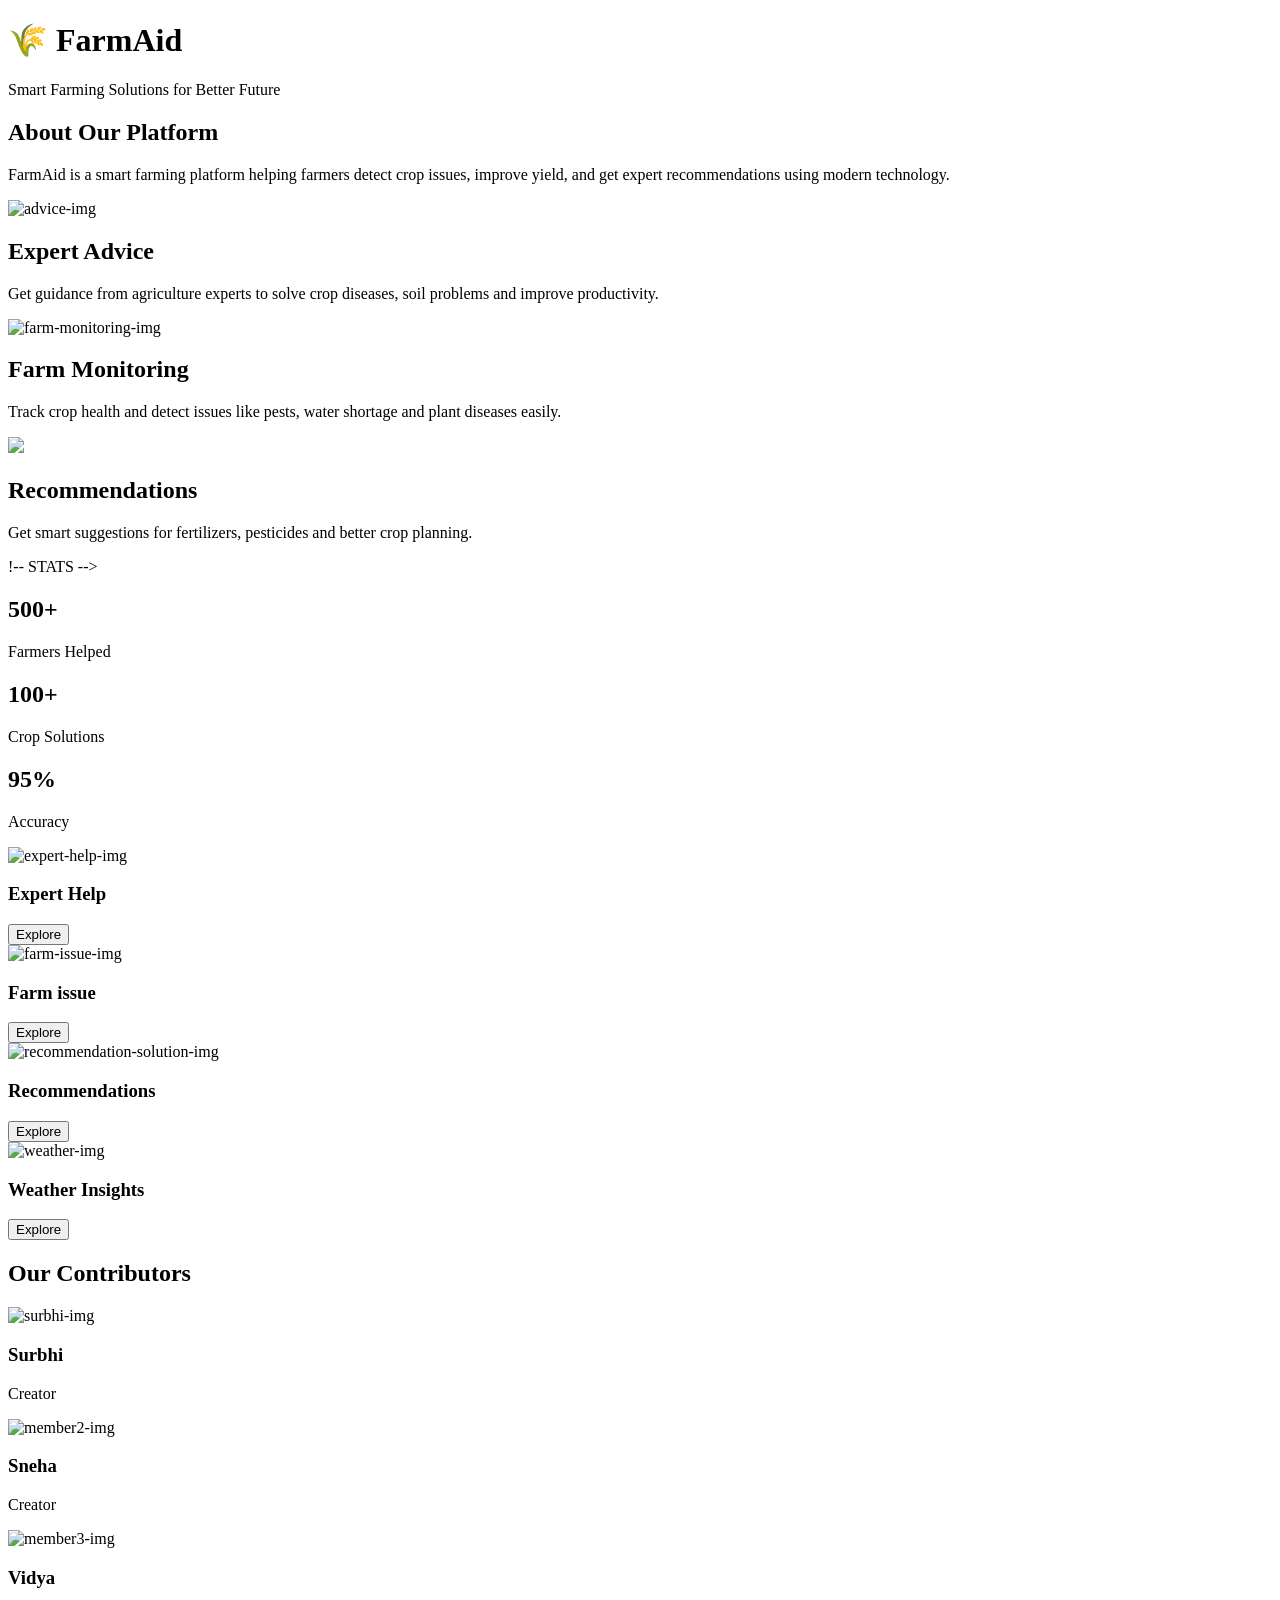
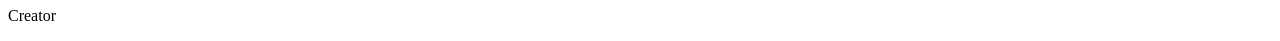
==== pages/about.html @ 7eb11b36 "added 3rd member" ====
<!DOCTYPE html>
<html>
<head>
    <title>About - FarmAid</title>
    <link rel="stylesheet" href="../css/About.css">
</head>
<body>

<header class="header">
    <h1>🌾 FarmAid</h1>
    <p>Smart Farming Solutions for Better Future</p>
</header>
<section class="about-info">
    <h2> About Our Platform</h2>
    <p>
        FarmAid is a smart farming platform helping farmers detect crop issues,
        improve yield, and get expert recommendations using modern technology.
    </p>
</section>
<section class="features">

    <div class="feature-card">
        <img src="../images/advice-expert.jpg" alt="advice-img">
        <div class="content">
            <h2>Expert Advice</h2>
            <p>
                Get guidance from agriculture experts to solve crop diseases,
                soil problems and improve productivity.
            </p>
        </div>
    </div>
    <div class="feature-card">
        <img src="../images/farm-monitoring.jpg" alt="farm-monitoring-img">
        <div class="content">
            <h2>Farm Monitoring</h2>
            <p>
                Track crop health and detect issues like pests, water shortage
                and plant diseases easily.
            </p>
        </div>
    </div>
    <div class="feature-card">
        <img src="../images/farmers-smiling-women.jpg">
        <div class="content">
            <h2>Recommendations</h2>
            <p>
                Get smart suggestions for fertilizers, pesticides and better crop planning.
            </p>
        </div>
    </div>

</section>
!-- STATS -->
<section class="stats">
    <div class="stat-box">
        <h2>500+</h2>
        <p>Farmers Helped</p>
    </div>

    <div class="stat-box">
        <h2>100+</h2>
        <p>Crop Solutions</p>
    </div>

    <div class="stat-box">
        <h2>95%</h2>
        <p>Accuracy</p>
    </div>
</section>
<section class="services">

    <div class="service-card">
        <img src="../images/expert-img.webp" alt="expert-help-img">
        <div class="overlay">
            <h3>Expert Help</h3>
            <a href="../pages/expert.html">
                <button>Explore</button>
            </a>
        </div>
    </div>
       <div class="service-card">
        <img src="../images/farm-issue.jpg" alt="farm-issue-img">
        <div class="overlay">
            <h3>Farm issue</h3>
            <a href="../pages/farmissue.html">
                <button>Explore</button>
            </a>
        </div>
    </div>

    <div class="service-card">
        <img src="../images/recomandation-solution.jpg" alt="recommendation-solution-img">
        <div class="overlay">
            <h3>Recommendations</h3>
            <a href="../pages/recommendation.html">
                <button>Explore</button>
            </a>
        </div>
    </div>

    <div class="service-card">
        <img src="../images/weather-img.jpg" alt="weather-img">
        <div class="overlay">
            <h3>Weather Insights</h3>
            <a href="../pages/weather.html">
                <button>Explore</button>
            </a>
        </div>
    </div>

</section>
<section class="team">

    <h2>Our Contributors</h2>

    <div class="team-container">

        <div class="team-card">
            <img src="../images/surbhi-img.jpeg" alt="surbhi-img">
            <h3>Surbhi</h3>
            <p>Creator</p>
        </div>
        
        <div class="team-card">
            <img src="../images/sneha-img.jpeg" alt="member2-img">
            <h3>Sneha</h3>
            <p>Creator</p>
        </div>
          <div class="team-card">
            <img src="../images/vidya-img.jpeg" alt="member3-img">
            <h3>Vidya</h3>
            <p>Creator</p>
        </div>
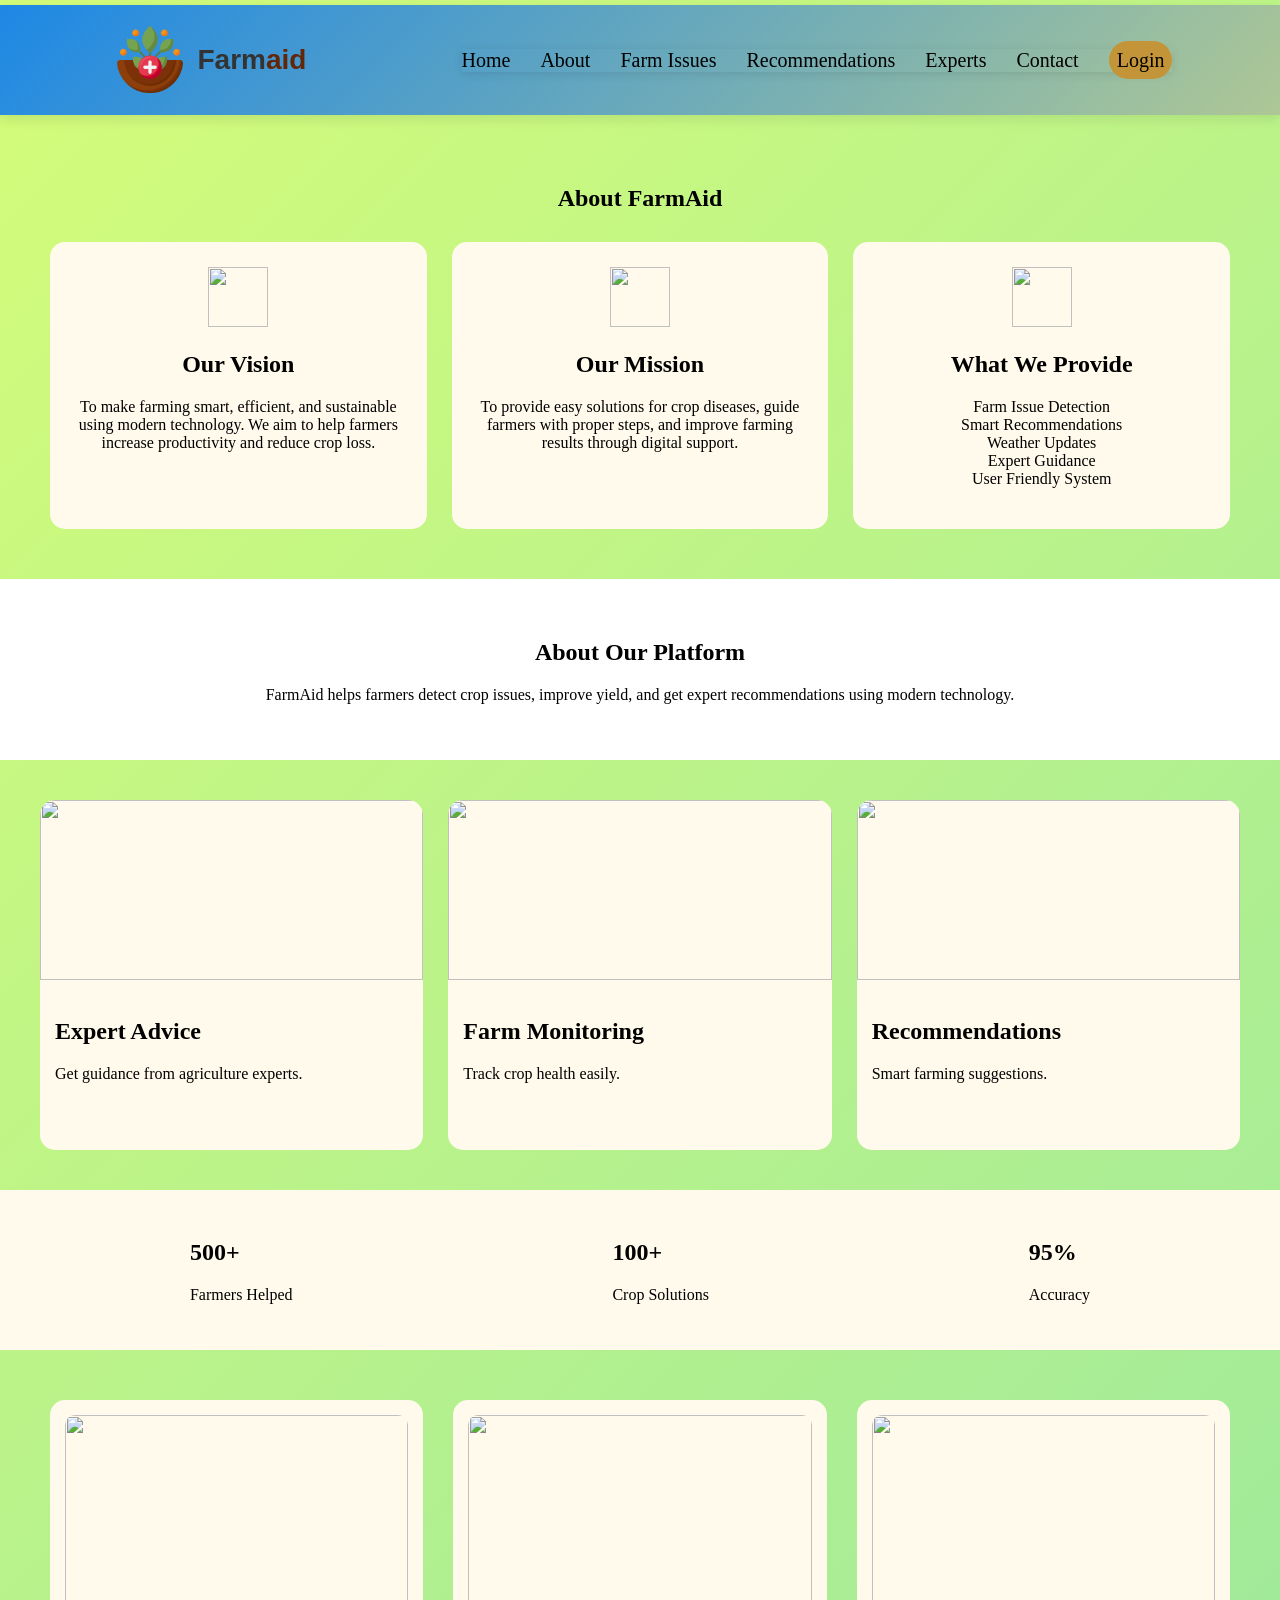
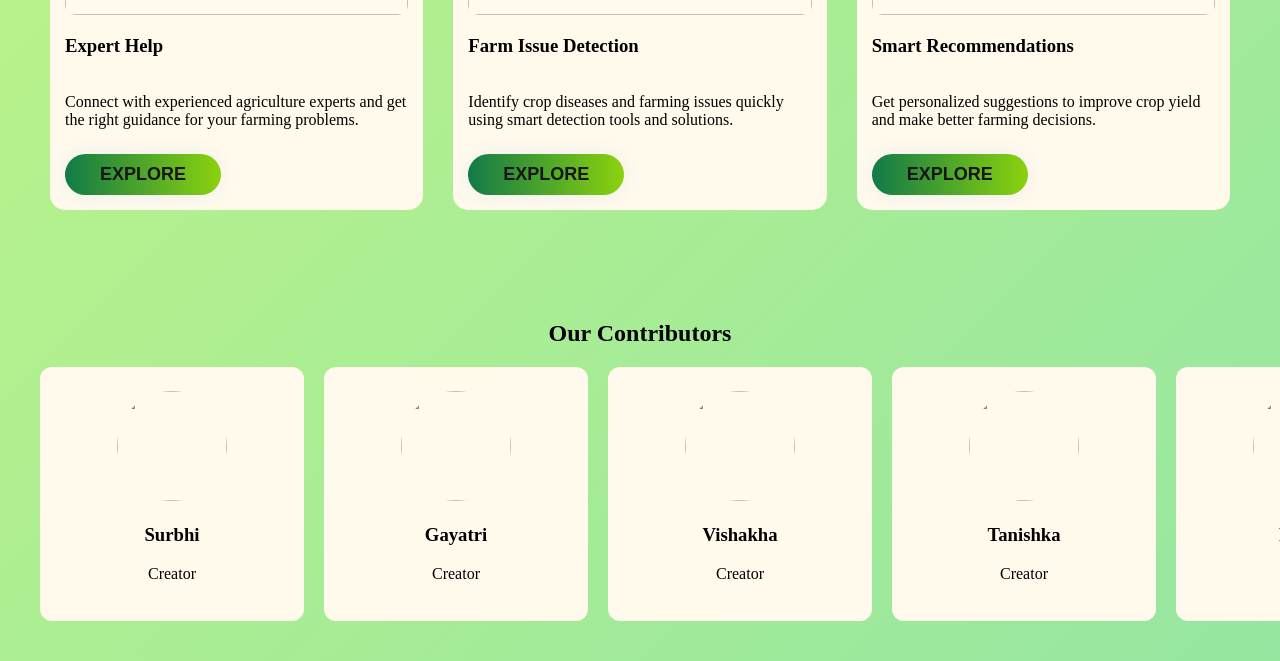
==== commit 7a448622: "added some info" ====
--- a/pages/about.html
+++ b/pages/about.html
@@ -1,135 +1,190 @@
 <!DOCTYPE html>
 <html>
+
 <head>
-    <title>About - FarmAid</title>
+    <title>About FarmAid</title>
     <link rel="stylesheet" href="../css/About.css">
+    <link rel="stylesheet" href="../css/navbar.css">
 </head>
+
 <body>
+    <div class="main-container">
+        <div class="lmg-contanair">
+            <img src="../images/logo-icon.png" class="main-logo-img">
+            <span class="farm">Farm</span><span class="aid">aid</span>
+        </div>
 
-<header class="header">
-    <h1>🌾 FarmAid</h1>
-    <p>Smart Farming Solutions for Better Future</p>
-</header>
-<section class="about-info">
-    <h2> About Our Platform</h2>
-    <p>
-        FarmAid is a smart farming platform helping farmers detect crop issues,
-        improve yield, and get expert recommendations using modern technology.
-    </p>
-</section>
-<section class="features">
-
-    <div class="feature-card">
-        <img src="../images/advice-expert.jpg" alt="advice-img">
-        <div class="content">
-            <h2>Expert Advice</h2>
-            <p>
-                Get guidance from agriculture experts to solve crop diseases,
-                soil problems and improve productivity.
-            </p>
+        <div class="nav-menu">
+            <a href="../index.html" class="menu">Home</a>
+            <a href="../pages/about.html" class="menu">About</a>
+            <a href="../pages/farmissue.html" class="menu">Farm Issues</a>
+            <a href="../pages/recommendation.html" class="menu">Recommendations</a>
+            <a href="../pages/expert.html" class="menu">Experts</a>
+            <a href="../pages/contact.html" class="menu">Contact</a>
+            <a href="./contact.html" class="menu"><span class="lgin">Login</span></a>
         </div>
     </div>
-    <div class="feature-card">
-        <img src="../images/farm-monitoring.jpg" alt="farm-monitoring-img">
-        <div class="content">
-            <h2>Farm Monitoring</h2>
+    <section class="vision-mission">
+        <h1>About FarmAid</h1>
+
+        <div class="vm-container">
+
+            <div class="vm-card">
+                <img src="../images/vision-image.png" class="vm-icon">
+                <h2>Our Vision</h2>
+                <p>
+                    To make farming smart, efficient, and sustainable using modern technology.
+                    We aim to help farmers increase productivity and reduce crop loss.
+                </p>
+            </div>
+
+            <div class="vm-card">
+                <img src="../images/mission .png" class="vm-icon">
+                <h2>Our Mission</h2>
+                <p>
+                    To provide easy solutions for crop diseases, guide farmers with proper steps,
+                    and improve farming results through digital support.
+                </p>
+            </div>
+
+            <div class="vm-card">
+                <img src="../images/convenience.png" class="vm-icon">
+                <h2>What We Provide</h2>
+                <ul type="circle" class="vm-list">
+                    <li>Farm Issue Detection</li>
+                    <li>Smart Recommendations</li>
+                    <li>Weather Updates</li>
+                    <li>Expert Guidance</li>
+                    <li>User Friendly System</li>
+                </ul>
+            </div>
+
+        </div>
+    </section>
+    <section class="about-info">
+        <h2>About Our Platform</h2>
+        <p>
+            FarmAid helps farmers detect crop issues, improve yield,
+            and get expert recommendations using modern technology.
+        </p>
+    </section>
+    <section class="features">
+
+        <div class="feature-card">
+            <img src="../images/advice-expert.jpg">
+            <div class="content">
+                <h2>Expert Advice</h2>
+                <p>Get guidance from agriculture experts.</p>
+            </div>
+        </div>
+
+        <div class="feature-card">
+            <img src="../images/farm-monitoring.jpg">
+            <div class="content">
+                <h2>Farm Monitoring</h2>
+                <p>Track crop health easily.</p>
+            </div>
+        </div>
+
+        <div class="feature-card">
+            <img src="../images/farmers-smiling-women.jpg">
+            <div class="content">
+                <h2>Recommendations</h2>
+                <p>Smart farming suggestions.</p>
+            </div>
+        </div>
+
+    </section>
+    <section class="stats">
+        <div>
+            <h2>500+</h2>
+            <p>Farmers Helped</p>
+        </div>
+        <div>
+            <h2>100+</h2>
+            <p>Crop Solutions</p>
+        </div>
+        <div>
+            <h2>95%</h2>
+            <p>Accuracy</p>
+        </div>
+    </section>
+    <section class="services">
+
+        <!-- EXPERT -->
+        <div class="service-card">
+            <img src="../images/expert-img.webp">
+            <h3>Expert Help</h3>
             <p>
-                Track crop health and detect issues like pests, water shortage
-                and plant diseases easily.
+                Connect with experienced agriculture experts and get the right
+                guidance for your farming problems.
             </p>
-        </div>
-    </div>
-    <div class="feature-card">
-        <img src="../images/farmers-smiling-women.jpg">
-        <div class="content">
-            <h2>Recommendations</h2>
-            <p>
-                Get smart suggestions for fertilizers, pesticides and better crop planning.
-            </p>
-        </div>
-    </div>
-
-</section>
-!-- STATS -->
-<section class="stats">
-    <div class="stat-box">
-        <h2>500+</h2>
-        <p>Farmers Helped</p>
-    </div>
-
-    <div class="stat-box">
-        <h2>100+</h2>
-        <p>Crop Solutions</p>
-    </div>
-
-    <div class="stat-box">
-        <h2>95%</h2>
-        <p>Accuracy</p>
-    </div>
-</section>
-<section class="services">
-
-    <div class="service-card">
-        <img src="../images/expert-img.webp" alt="expert-help-img">
-        <div class="overlay">
-            <h3>Expert Help</h3>
             <a href="../pages/expert.html">
                 <button>Explore</button>
             </a>
         </div>
-    </div>
-       <div class="service-card">
-        <img src="../images/farm-issue.jpg" alt="farm-issue-img">
-        <div class="overlay">
-            <h3>Farm issue</h3>
+        <div class="service-card">
+            <img src="../images/farm-issue.jpg">
+            <h3>Farm Issue Detection</h3>
+            <p>
+                Identify crop diseases and farming issues quickly using smart
+                detection tools and solutions.
+            </p>
             <a href="../pages/farmissue.html">
                 <button>Explore</button>
             </a>
         </div>
-    </div>
-
-    <div class="service-card">
-        <img src="../images/recomandation-solution.jpg" alt="recommendation-solution-img">
-        <div class="overlay">
-            <h3>Recommendations</h3>
+        <div class="service-card">
+            <img src="../images/recomandation-solution.jpg">
+            <h3>Smart Recommendations</h3>
+            <p>
+                Get personalized suggestions to improve crop yield and make
+                better farming decisions.
+            </p>
             <a href="../pages/recommendation.html">
                 <button>Explore</button>
             </a>
         </div>
-    </div>
 
-    <div class="service-card">
-        <img src="../images/weather-img.jpg" alt="weather-img">
-        <div class="overlay">
-            <h3>Weather Insights</h3>
-            <a href="../pages/weather.html">
-                <button>Explore</button>
-            </a>
+    </section>
+    <section class="team">
+        <h2>Our Contributors</h2>
+
+        <div class="team-container">
+
+            <div class="team-card">
+                <img src="../images/surbhi-img.jpeg">
+                <h3>Surbhi</h3>
+                <p>Creator</p>
+            </div>
+
+            <div class="team-card">
+                <img src="../images/gayatri-img.jpeg">
+                <h3>Gayatri</h3>
+                <p>Creator</p>
+            </div>
+
+            <div class="team-card">
+                <img src="../images/vishakha-img.jpeg">
+                <h3>Vishakha</h3>
+                <p>Creator</p>
+            </div>
+
+            <div class="team-card">
+                <img src="../images/member4.jpg">
+                <h3>Tanishka</h3>
+                <p>Creator</p>
+            </div>
+
+            <div class="team-card">
+                <img src="../images/prany-img.jpeg">
+                <h3>Pranay</h3>
+                <p>Creator</p>
+            </div>
+
         </div>
-    </div>
+    </section>
 
-</section>
-<section class="team">
+</body>
 
-    <h2>Our Contributors</h2>
-
-    <div class="team-container">
-
-        <div class="team-card">
-            <img src="../images/surbhi-img.jpeg" alt="surbhi-img">
-            <h3>Surbhi</h3>
-            <p>Creator</p>
-        </div>
-        
-        <div class="team-card">
-            <img src="../images/sneha-img.jpeg" alt="member2-img">
-            <h3>Sneha</h3>
-            <p>Creator</p>
-        </div>
-          <div class="team-card">
-            <img src="../images/vidya-img.jpeg" alt="member3-img">
-            <h3>Vidya</h3>
-            <p>Creator</p>
-        </div>
-
-
+</html>
--- a/css/About.css
+++ b/css/About.css
@@ -0,0 +1,295 @@
+body {
+    margin: 0;
+    font-family: 'Segoe UI';
+    background:linear-gradient(135deg,#d4fc79,#96e6a1);
+}
+.main-container {
+    display: flex;
+    justify-content: space-between;
+    align-items: center;
+    padding: 15px 30px;
+    background: #2e7d32;
+    color: white;
+}
+.lmg-contanair {
+    display: flex;
+    align-items: center;
+}
+
+.main-logo-img {
+    width: 40px;
+    margin-right: 8px;
+}
+
+.farm {
+    font-weight: bold;
+    font-size: 22px;
+}
+
+.aid {
+    font-size: 22px;
+}
+
+.nav-menu {
+    display: flex;
+    gap: 20px;
+}
+
+.menu {
+    text-decoration: none;
+    color: white;
+    font-weight: 500;
+}
+
+.menu:hover {
+    color: yellow;
+}
+
+.lgin {
+    background: orange;
+    padding: 6px 12px;
+    border-radius: 6px;
+}
+.vision-mission {
+    padding: 50px;
+    text-align: center;
+}
+.vm-container {
+    display: grid;
+    grid-template-columns: repeat(3, 1fr);
+    gap: 25px;
+    margin-top: 30px;
+}
+.vm-card {
+    background-color: #FFFAEC;
+    padding: 25px;
+    border-radius: 15px;
+    transition: 0.3s;
+}
+
+.vm-card:hover {
+    transform: translateY(-8px);
+    box-shadow: 0 8px 18px rgba(0, 0, 0, 0.2);
+}
+
+.vm-icon {
+    width: 60px;
+    height: 60px;
+}
+
+.vm-list {
+    list-style: none;
+    padding: 0;
+}
+
+.vm-list li::before {
+    
+    color: green;
+}
+.about-info {
+    text-align: center;
+    padding: 40px;
+    background: white;
+}
+.features {
+    display: grid;
+    grid-template-columns: repeat(3, 1fr);
+    gap: 25px;
+    padding: 40px;
+}
+
+.feature-card {
+     background-color: #FFFAEC;
+    border-radius: 15px;
+    overflow: hidden;
+    min-height: 350px;
+    transition: 0.3s;
+}
+
+.feature-card:hover {
+    transform: translateY(-5px);
+    box-shadow: 0 8px 16px rgba(0, 0, 0, 0.2);
+}
+.feature-card img {
+    width: 100%;
+    height: 180px;
+    object-fit: cover;
+}
+.content {
+    padding: 15px;
+}
+.stats {
+    display: flex;
+    justify-content: space-around;
+     background-color: #FFFAEC;
+    padding: 30px;
+}
+.stat {
+    text-align: center;
+}
+
+.services {
+    display: grid;
+    grid-template-columns: repeat(3, 1fr);
+    gap: 30px;
+    padding: 50px;
+}
+
+.service-card {
+     background-color: #FFFAEC;
+    padding: 15px;
+    border-radius: 15px;
+
+    display: flex;
+    flex-direction: column;
+    justify-content: space-between;
+
+    height: 380px;
+    transition: 0.3s;
+}
+
+.service-card:hover {
+    transform: translateY(-8px);
+    box-shadow: 0 12px 25px rgba(0, 0, 0, 0.25);
+}
+
+.service-card img {
+    width: 100%;
+    height: 200px;
+    object-fit: cover;
+    border-radius: 10px;
+}
+
+.service-card h3 {
+    margin: 10px 0;
+}
+.service-card a {
+    text-decoration: none;
+    display: inline-block;
+}
+.service-card a:hover {
+    text-decoration: none;
+}
+.service-card button {
+    margin-top: auto;
+    padding: 10px 35px;
+    text-transform: uppercase;
+    transition: 0.5s;
+    background-size: 200% auto;
+    color: rgb(24, 22, 22);
+    box-shadow: 0 0 20px #eee;
+    border-radius: 50px;
+    border: none;
+    font-size: 18px;
+    font-weight: 600;
+    cursor: pointer;
+    background-image: linear-gradient(to right, #117a47 0%, #8ed40c 51%, #0dc6cc 100%);
+}
+
+.service-card button:hover {
+    background-position: right center;
+    color: #fff;
+}
+.team {
+    text-align: center;
+    padding: 40px;
+}
+
+.team-container {
+    display: grid;
+    grid-template-columns: repeat(5, 1fr);
+    gap: 20px;
+    justify-items: center;
+}
+
+.team-card {
+     background-color: #FFFAEC;
+    padding: 20px;
+    border-radius: 12px;
+    width: 220px;
+    text-align: center;
+    border: 2px solid transparent;
+    transition: 0.3s;
+}
+
+.team-card:hover {
+    border: 2px solid #2e7d32;
+    transform: translateY(-5px);
+}
+
+.team-card img {
+    width: 110px;
+    height: 110px;
+    border-radius: 50%;
+    object-fit: cover;
+    border: 2px solid transparent;
+}
+
+.team-card:hover img {
+    border: 2px solid #2e7d32;
+}
+@media (max-width: 1200px) {
+    .team-container {
+        grid-template-columns: repeat(3, 1fr);
+    }
+}
+
+
+@media (max-width: 992px) {
+
+    .nav-menu {
+        flex-wrap: wrap;
+        gap: 10px;
+    }
+
+    .vm-container {
+        grid-template-columns: repeat(2, 1fr);
+    }
+
+    .features {
+        grid-template-columns: repeat(2, 1fr);
+    }
+
+    .services {
+        grid-template-columns: repeat(2, 1fr);
+    }
+
+    .team-container {
+        grid-template-columns: repeat(2, 1fr);
+    }
+
+    .stats {
+        flex-wrap: wrap;
+        gap: 20px;
+    }
+}
+
+@media (max-width: 576px) {
+
+    .main-container {
+        flex-direction: column;
+        gap: 10px;
+    }
+
+    .nav-menu {
+        flex-direction: column;
+        align-items: center;
+    }
+
+    .vm-container,
+    .features,
+    .services,
+    .team-container {
+        grid-template-columns: 1fr;
+    }
+
+    .stats {
+        flex-direction: column;
+        text-align: center;
+        gap: 15px;
+    }
+
+    .service-card {
+        height: auto;
+    }
+}
--- a/css/navbar.css
+++ b/css/navbar.css
@@ -0,0 +1,73 @@
+.main-container{
+display: flex;
+flex-direction: row;
+justify-content: space-around;
+align-items: center;
+background:linear-gradient(135deg, #1E88E5 0%,#aec795 100%);
+box-shadow: 0 4px 12px rgba(23, 19, 19, 0.1);
+
+margin-top: 5px;
+
+
+
+}
+.lmg-contanair{
+    display: flex;
+    flex-direction: row;
+    align-items: center;
+    padding-left: 2px;
+   
+}
+
+
+.main-logo-img{
+
+    height: 80px;
+     width: 80px;
+
+}
+.nav-menu{
+    display: flex;
+    flex-direction: row;
+    gap: 30px;
+    position: sticky;
+    top:0;
+    z-index: 1000;
+    box-shadow: 0  2px 10px rgba(0,0,0,0.1);
+
+
+}
+.menu:hover{
+    background-color:  rgb(196, 149, 56);
+   border-radius: 20px;
+    padding: 5px;
+    transition: 0.3s;
+
+}
+
+.farm{
+    
+    font-weight: 600;
+    font-size: 28px;
+    font-family:'poppins',sans-serif;
+    color: #333;
+}
+.aid{
+    font-size: 28px;
+    color:rgb(98, 38, 8);
+    font-weight: 600;
+    font-family:'poppins',sans-serif;
+}
+.menu{
+    text-decoration: none;
+    font-size: 20px;
+    color: black;
+    font-weight: 100;
+    
+}
+.lgin{
+    background-color: rgb(196, 149, 56);
+    border-radius: 30px;
+    padding: 8px;
+    
+}
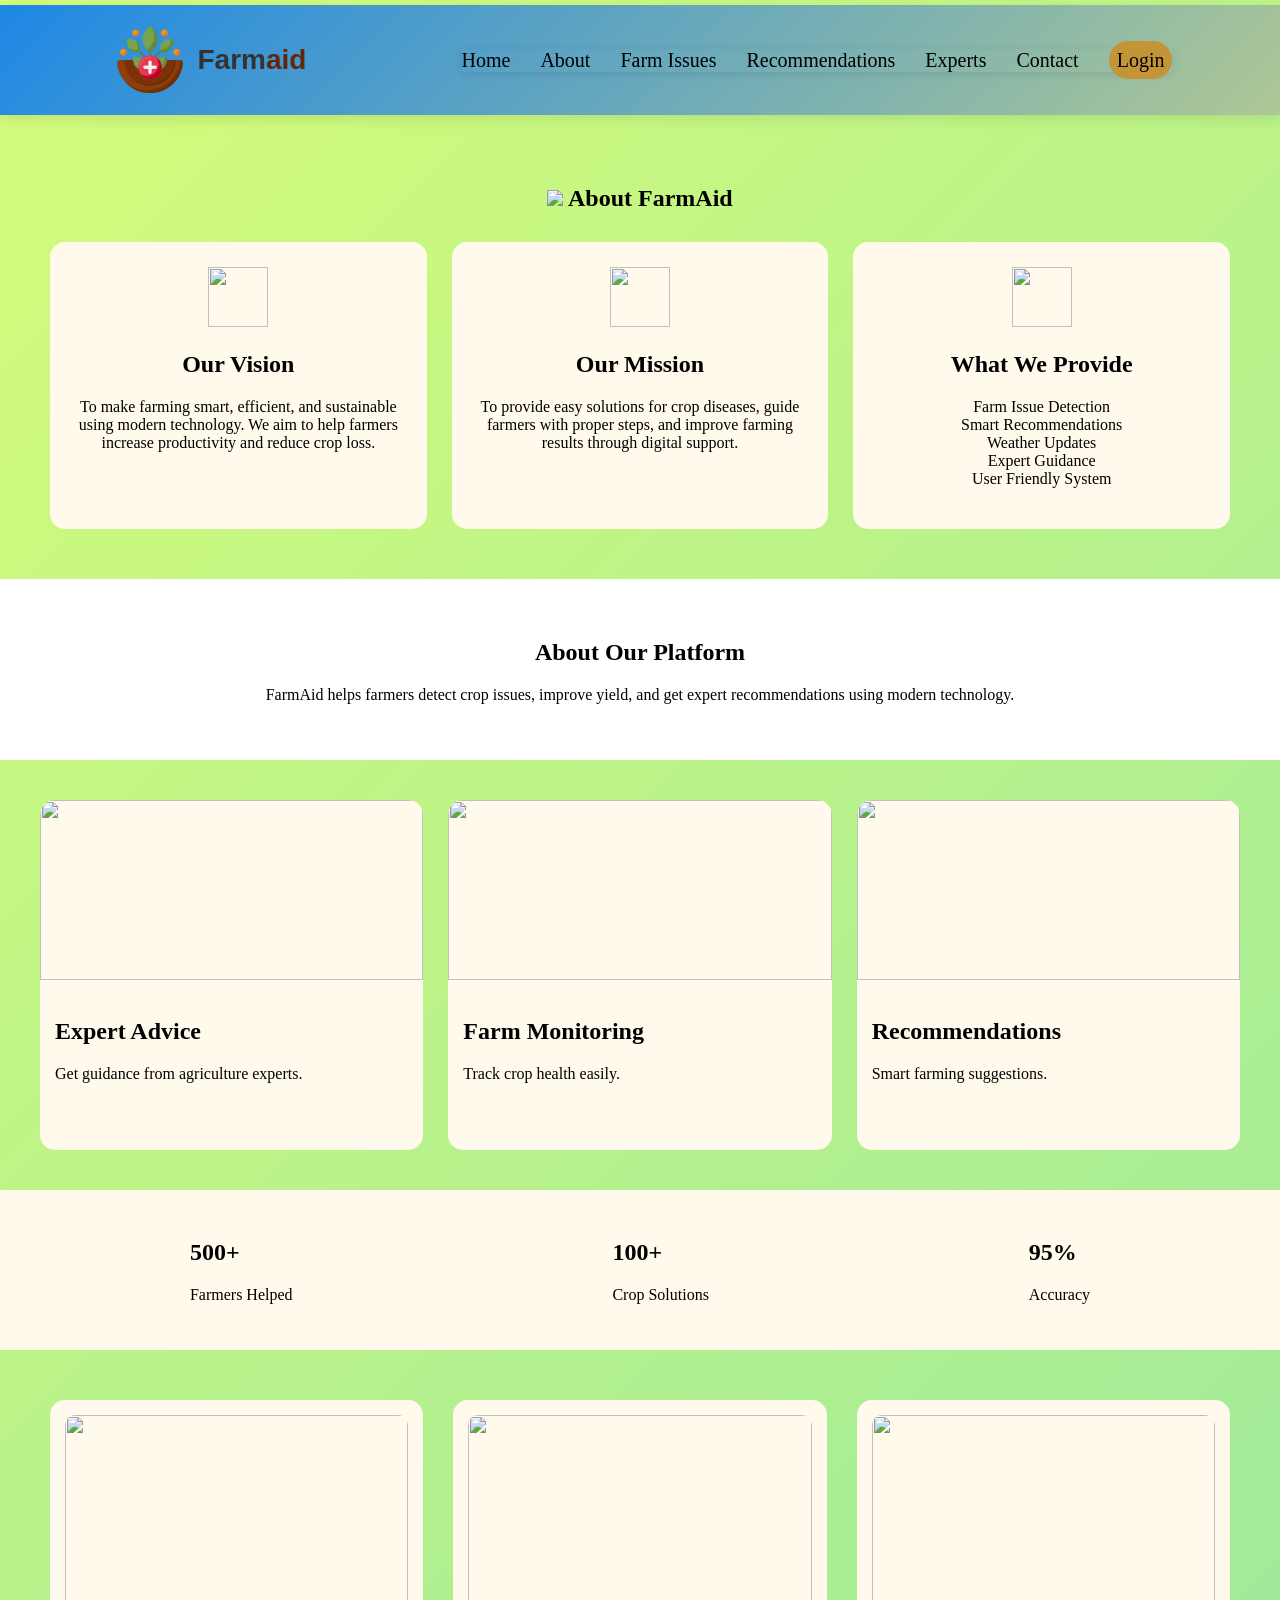
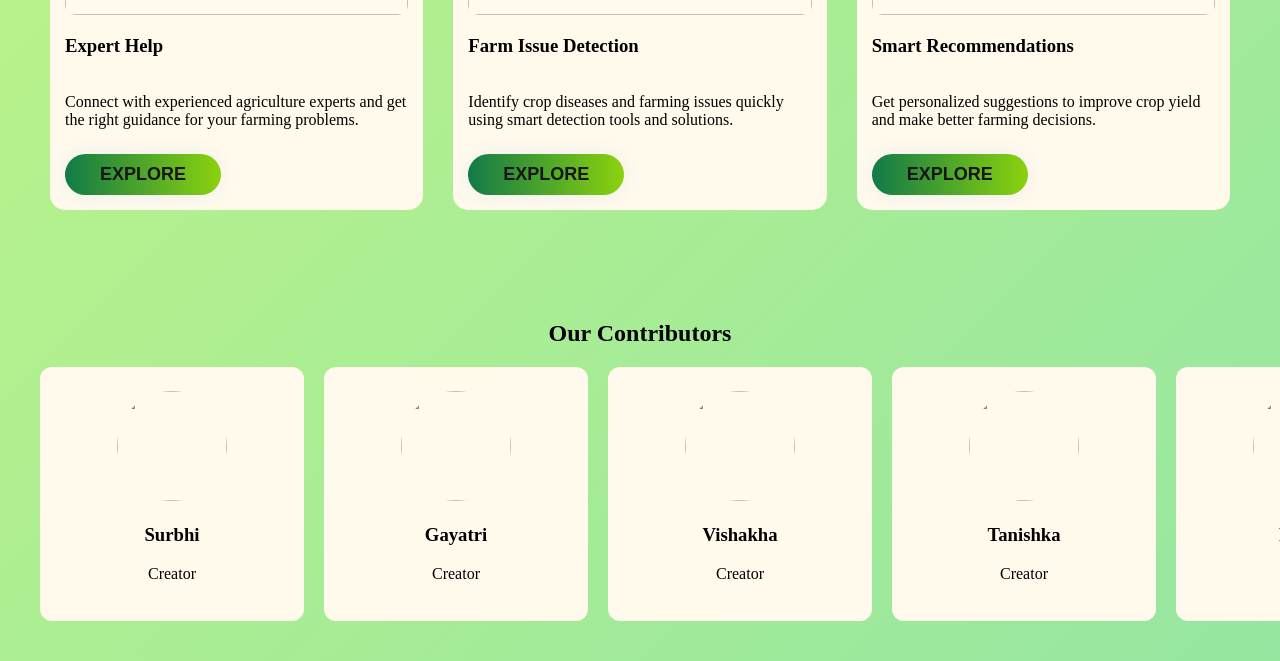
==== commit db79a0f4: "added some info" ====
--- a/pages/about.html
+++ b/pages/about.html
@@ -13,7 +13,7 @@
             <img src="../images/logo-icon.png" class="main-logo-img">
             <span class="farm">Farm</span><span class="aid">aid</span>
         </div>
-
+           
         <div class="nav-menu">
             <a href="../index.html" class="menu">Home</a>
             <a href="../pages/about.html" class="menu">About</a>
@@ -25,8 +25,10 @@
         </div>
     </div>
     <section class="vision-mission">
-        <h1>About FarmAid</h1>
-
+        <h1 class="about-heading">
+    <img src="../images/about-faarmer.png" class="about-icon">
+    About FarmAid
+</h1>
         <div class="vm-container">
 
             <div class="vm-card">
--- a/css/navbar.css
+++ b/css/navbar.css
@@ -1,5 +1,5 @@
 .main-container{
-display: flex;
+    display: flex;
 flex-direction: row;
 justify-content: space-around;
 align-items: center;
@@ -8,7 +8,9 @@
 
 margin-top: 5px;
 
-
+ position: sticky;  
+    top: 0;            
+    z-index: 1000;
 
 }
 .lmg-contanair{
@@ -70,4 +72,75 @@
     border-radius: 30px;
     padding: 8px;
     
+}
+
+@media (max-width: 992px) {
+
+    .main-container{
+        flex-direction: column;
+        padding: 10px;
+        gap: 10px;
+    }
+
+    .main-logo-img{
+        height: 60px;
+        width: 60px;
+    }
+
+    .farm, .aid{
+        font-size: 24px;
+    }
+
+    .nav-menu{
+        flex-wrap: wrap;
+        justify-content: center;
+        gap: 15px;
+    }
+
+    .menu{
+        font-size: 18px;
+    }
+}
+
+
+@media (max-width: 576px) {
+
+    .main-container{
+        flex-direction: column;
+        text-align: center;
+    }
+
+    .lmg-contanair{
+        justify-content: center;
+    }
+
+    .main-logo-img{
+        height: 50px;
+        width: 50px;
+    }
+
+    .farm, .aid{
+        font-size: 20px;
+    }
+
+    .nav-menu{
+        flex-direction: column;
+        align-items: center;
+        gap: 10px;
+        width: 100%;
+    }
+
+    .menu{
+        font-size: 16px;
+        width: 100%;
+        padding: 8px;
+    }
+
+    .menu:hover{
+        width: 80%;
+    }
+
+    .lgin{
+        padding: 6px 12px;
+    }
 }
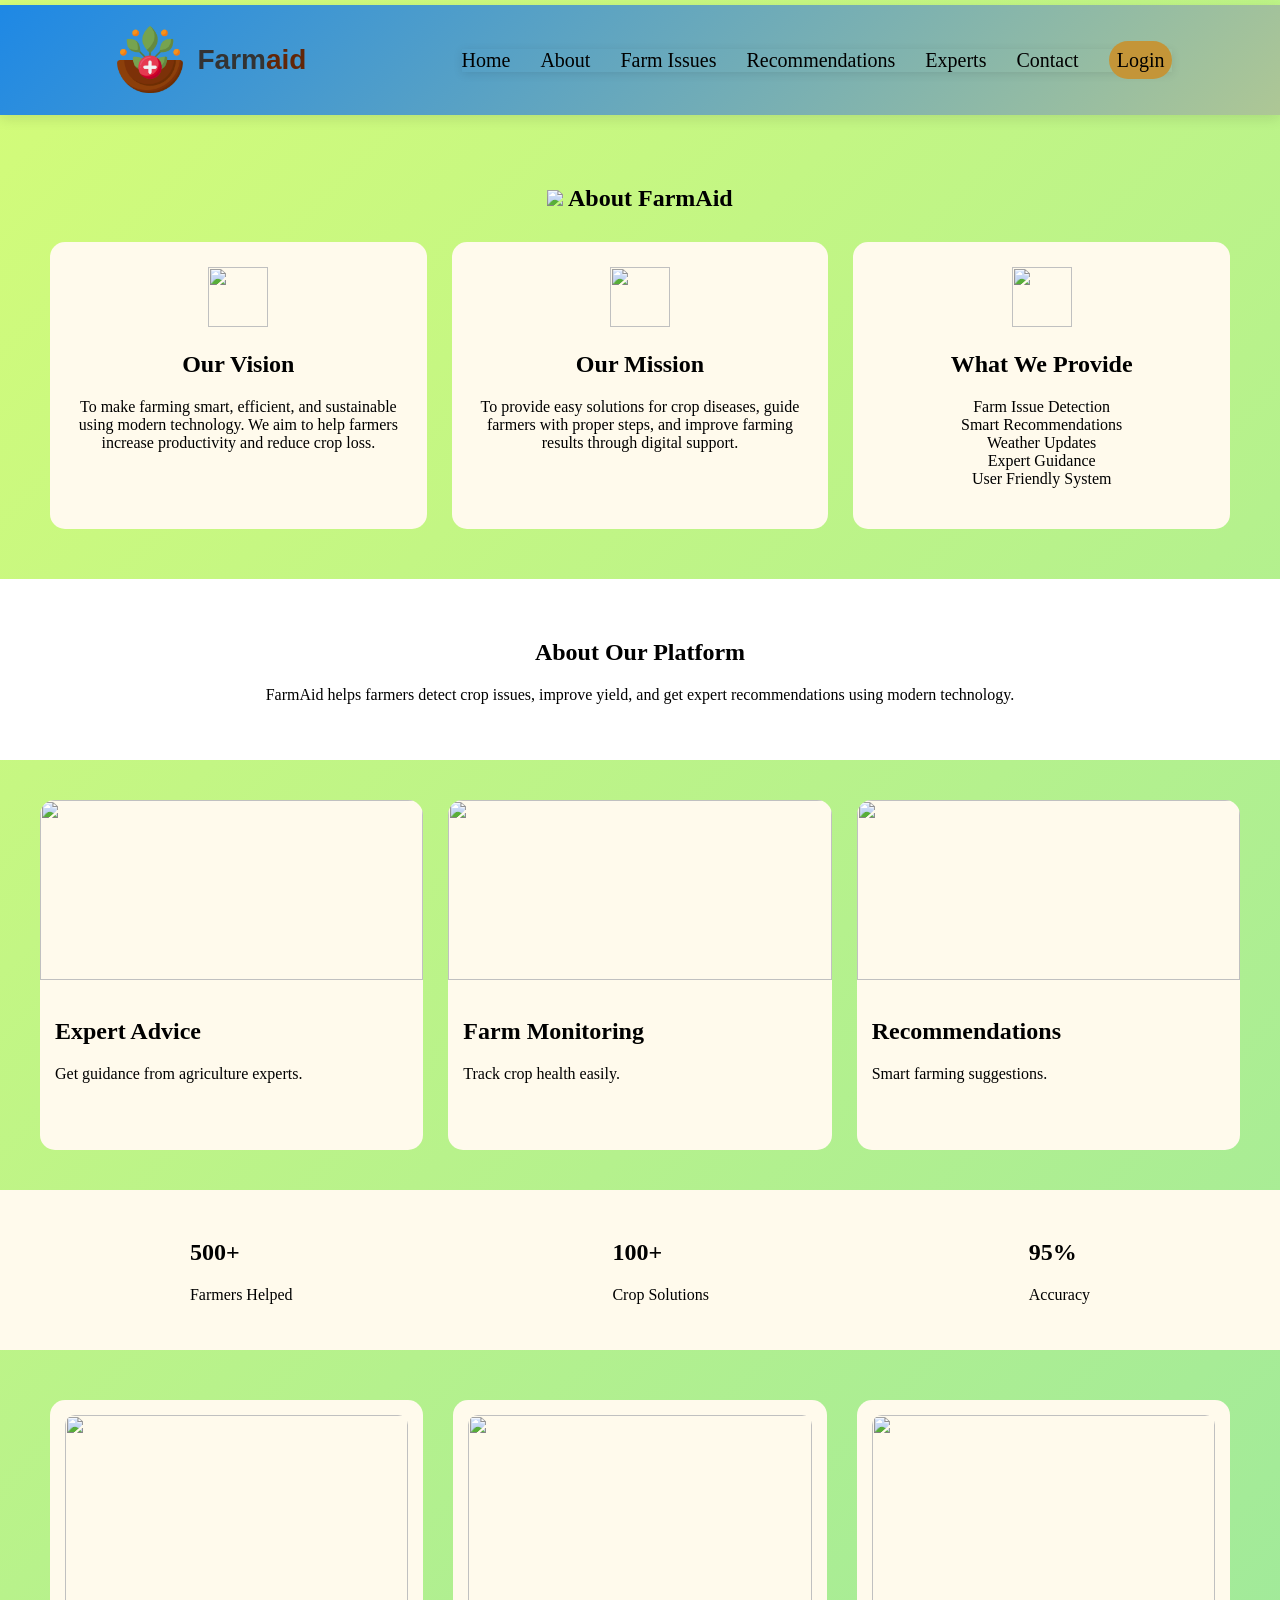
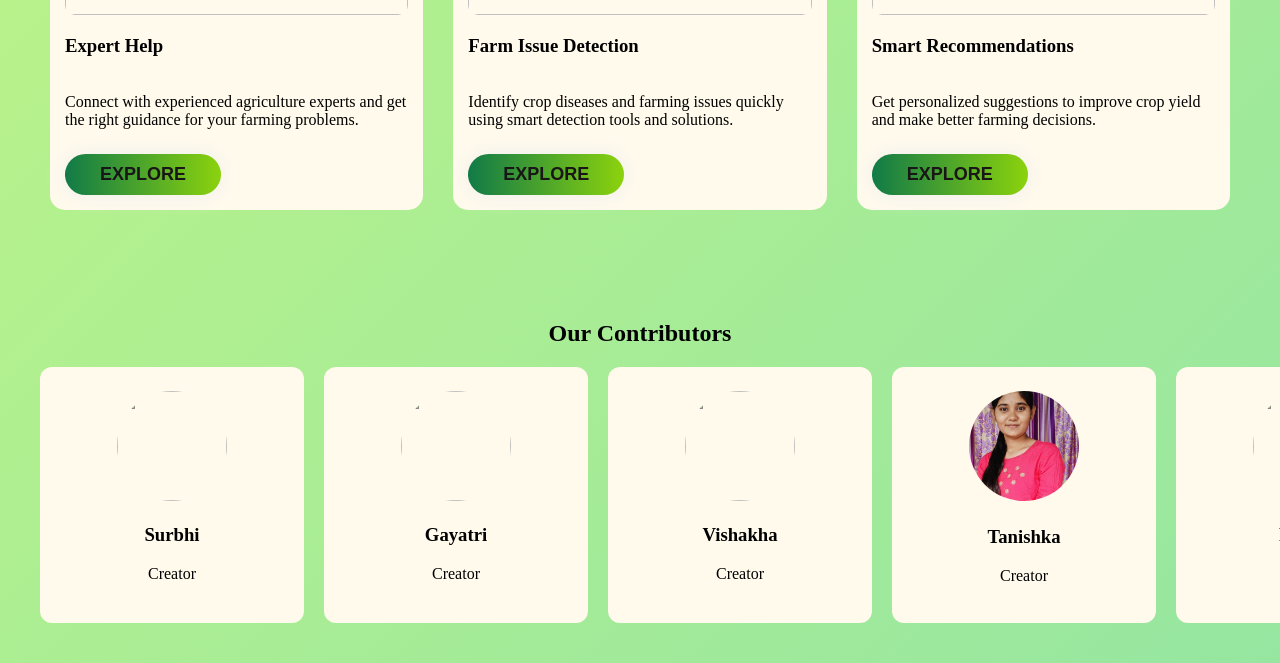
==== commit 467950e2: "remove some info" ====
--- a/pages/about.html
+++ b/pages/about.html
@@ -173,7 +173,7 @@
             </div>
 
             <div class="team-card">
-                <img src="../images/member4.jpg">
+                <img src="../images/tanishka-img.jpeg">
                 <h3>Tanishka</h3>
                 <p>Creator</p>
             </div>
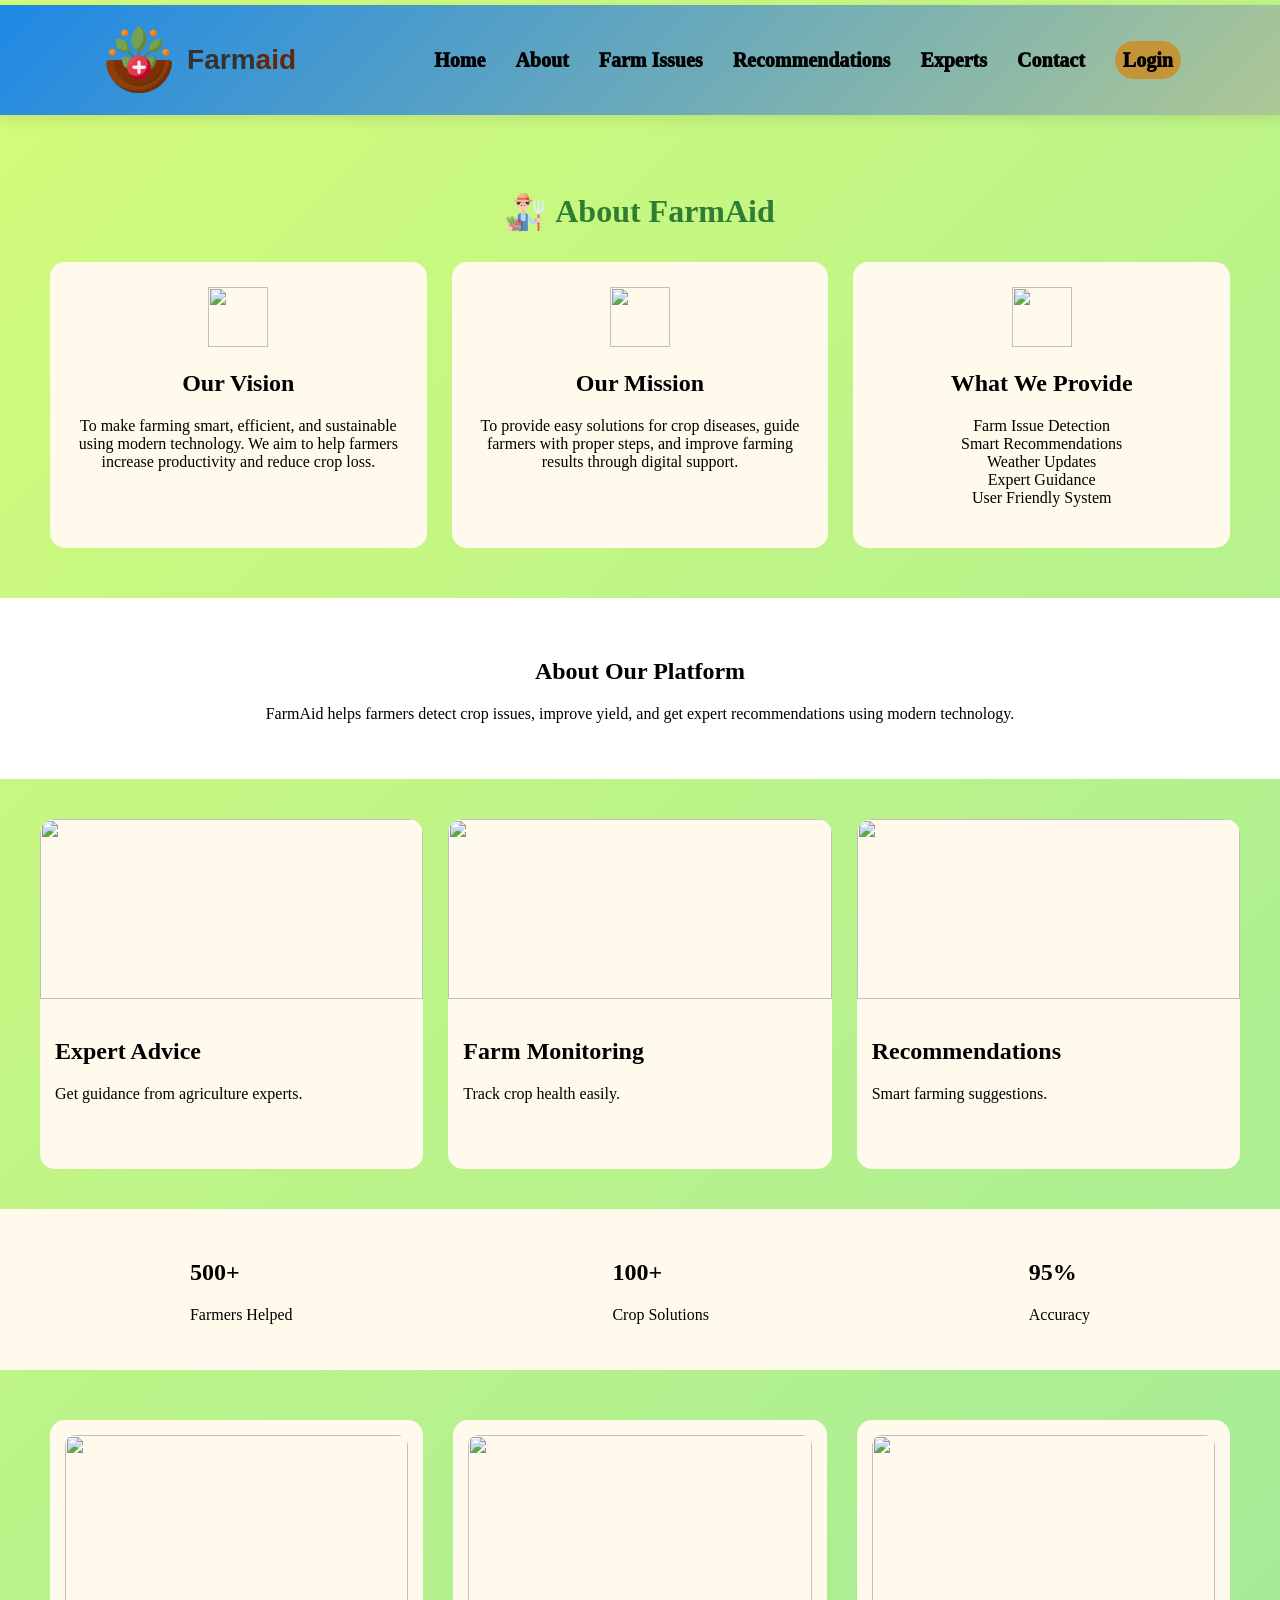
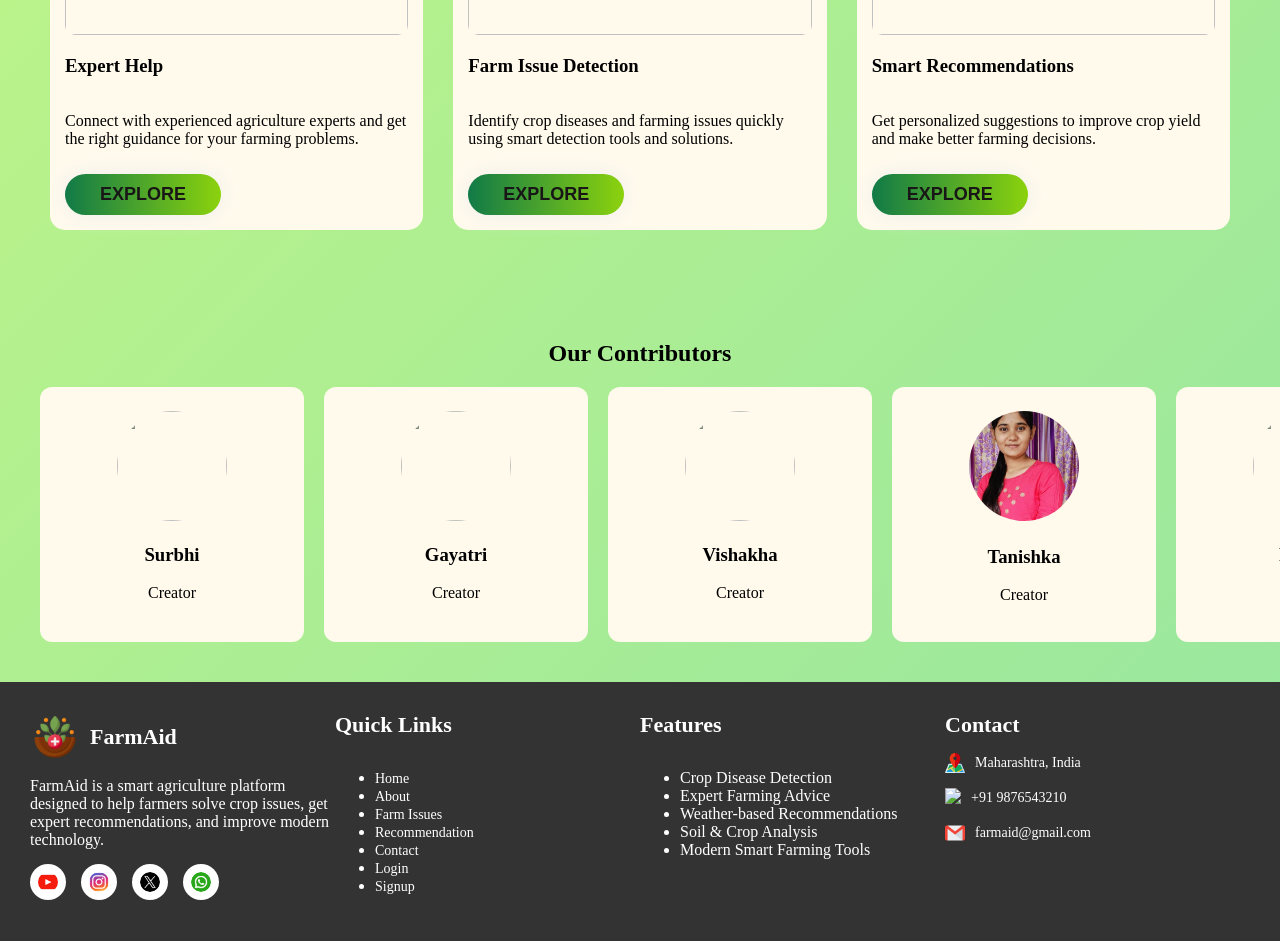
==== commit 53f31009: "Merge pull request #12 from Gayatrimhase021/main added footer" ====
--- a/pages/about.html
+++ b/pages/about.html
@@ -5,6 +5,7 @@
     <title>About FarmAid</title>
     <link rel="stylesheet" href="../css/About.css">
     <link rel="stylesheet" href="../css/navbar.css">
+    <link rel="stylesheet" href="../css/footer.css">
 </head>
 
 <body>
@@ -186,6 +187,99 @@
 
         </div>
     </section>
+    <!-- FOOTER START -->
+<div class="footer-container">
+
+    <!-- SECTION 1 -->
+    <div class="footer-section-1">
+        <div class="logo-container">
+            <img src="../images/logo-icon.png" alt="logo" height="50px">
+            <b class="project-name">FarmAid</b>
+        </div>
+
+        <span>
+            FarmAid is a smart agriculture platform designed to help farmers solve crop issues,
+            get expert recommendations, and improve  modern technology.
+        </span>
+
+        <div class="social-icon-container">
+
+            <a href="#" target="_blank">
+                <img src="../images/youtube.png" class="social-icon">
+            </a>
+
+            <a href="#" target="_blank">
+                <img src="../images/instagram.png" class="social-icon">
+            </a>
+
+            <a href="#" target="_blank">
+                <img src="../images/twitter.png" class="social-icon">
+            </a>
+
+            <a href="#" target="_blank">
+                <img src="../images/whatsapp.png" class="social-icon">
+            </a>
+
+        </div>
+    </div>
+
+    <!-- SECTION 2 -->
+    <div class="footer-section-2">
+        <b class="project-name">Quick Links</b>
+
+        <ul>
+            <li><a href="../index.html" class="menu-subitem">Home</a></li>
+            <li><a href="../pages/about.html" class="menu-subitem">About</a></li>
+            <li><a href="../pages/farmissue.html" class="menu-subitem">Farm Issues</a></li>
+            <li><a href="../pages/recommendation.html" class="menu-subitem">Recommendation</a></li>
+            <li><a href="../pages/contact.html" class="menu-subitem">Contact</a></li>
+            <li><a href="../pages/login.html" class="menu-subitem">Login</a></li>
+            <li><a href="../pages/signup.html" class="menu-subitem">Signup</a></li>
+        </ul>
+    </div>
+
+    <!-- SECTION 3 -->
+    <div class="footer-section-3">
+        <b class="project-name">Features</b>
+
+        <ul>
+            <li>Crop Disease Detection</li>
+            <li>Expert Farming Advice</li>
+            <li>Weather-based Recommendations</li>
+            <li>Soil & Crop Analysis</li>
+            <li>Modern Smart Farming Tools</li>
+        </ul>
+    </div>
+
+    <!-- SECTION 4 -->
+    <div class="footer-section-4">
+        <b class="project-name">Contact</b>
+
+        <div class="contact-item">
+            <img src="../images/map.png" height="20px">
+            <a href="#" class="menu-subitem">
+                Maharashtra, India
+            </a>
+        </div>
+
+        <div class="contact-item">
+            <img src="../images/call.png" height="20px">
+            <a href="tel:+919876543210" class="menu-subitem">
+                +91 9876543210
+            </a>
+        </div>
+
+        <div class="contact-item">
+            <img src="../images/gmail.png" height="20px">
+            <a href="mailto:farmaid@gmail.com" class="menu-subitem">
+                farmaid@gmail.com
+            </a>
+        </div>
+
+    </div>
+
+</div>
+<!-- FOOTER END -->
 
 </body>
 
--- a/css/About.css
+++ b/css/About.css
@@ -53,6 +53,19 @@
 .vision-mission {
     padding: 50px;
     text-align: center;
+}
+.about-heading {
+    display: flex;
+    justify-content: center;
+    align-items: center;
+    gap: 10px;
+    font-size: 32px;
+    color: #2e7d32;
+}
+
+.about-icon {
+    width: 40px;
+    height: 40px;
 }
 .vm-container {
     display: grid;
--- a/css/navbar.css
+++ b/css/navbar.css
@@ -1,146 +1,64 @@
-.main-container{
+.main-container {
     display: flex;
-flex-direction: row;
-justify-content: space-around;
-align-items: center;
-background:linear-gradient(135deg, #1E88E5 0%,#aec795 100%);
-box-shadow: 0 4px 12px rgba(23, 19, 19, 0.1);
+    flex-direction: row;
+    justify-content: space-around;
+    align-items: center;
+    background: linear-gradient(135deg, #1E88E5 0%, #aec795 100%);
+    box-shadow: 0 4px 12px rgba(23, 19, 19, 0.1);
 
-margin-top: 5px;
+    margin-top: 5px;
 
- position: sticky;  
-    top: 0;            
-    z-index: 1000;
+
 
 }
-.lmg-contanair{
+
+.lmg-contanair {
     display: flex;
     flex-direction: row;
     align-items: center;
-    padding-left: 2px;
-   
+
 }
 
 
-.main-logo-img{
+.main-logo-img {
 
     height: 80px;
-     width: 80px;
+    width: 80px;
 
 }
-.nav-menu{
+
+.nav-menu {
     display: flex;
     flex-direction: row;
     gap: 30px;
-    position: sticky;
-    top:0;
-    z-index: 1000;
-    box-shadow: 0  2px 10px rgba(0,0,0,0.1);
-
-
-}
-.menu:hover{
-    background-color:  rgb(196, 149, 56);
-   border-radius: 20px;
-    padding: 5px;
-    transition: 0.3s;
 
 }
 
-.farm{
-    
+.farm {
+
     font-weight: 600;
     font-size: 28px;
-    font-family:'poppins',sans-serif;
+    font-family: 'poppins', sans-serif;
     color: #333;
 }
-.aid{
+
+.aid {
     font-size: 28px;
-    color:rgb(98, 38, 8);
+    color: rgb(98, 38, 8);
     font-weight: 600;
-    font-family:'poppins',sans-serif;
+    font-family: 'poppins', sans-serif;
 }
-.menu{
+
+.menu {
     text-decoration: none;
     font-size: 20px;
     color: black;
-    font-weight: 100;
-    
+    font-weight: 1000;
 }
-.lgin{
+
+.lgin {
     background-color: rgb(196, 149, 56);
     border-radius: 30px;
     padding: 8px;
-    
-}
 
-@media (max-width: 992px) {
-
-    .main-container{
-        flex-direction: column;
-        padding: 10px;
-        gap: 10px;
-    }
-
-    .main-logo-img{
-        height: 60px;
-        width: 60px;
-    }
-
-    .farm, .aid{
-        font-size: 24px;
-    }
-
-    .nav-menu{
-        flex-wrap: wrap;
-        justify-content: center;
-        gap: 15px;
-    }
-
-    .menu{
-        font-size: 18px;
-    }
-}
-
-
-@media (max-width: 576px) {
-
-    .main-container{
-        flex-direction: column;
-        text-align: center;
-    }
-
-    .lmg-contanair{
-        justify-content: center;
-    }
-
-    .main-logo-img{
-        height: 50px;
-        width: 50px;
-    }
-
-    .farm, .aid{
-        font-size: 20px;
-    }
-
-    .nav-menu{
-        flex-direction: column;
-        align-items: center;
-        gap: 10px;
-        width: 100%;
-    }
-
-    .menu{
-        font-size: 16px;
-        width: 100%;
-        padding: 8px;
-    }
-
-    .menu:hover{
-        width: 80%;
-    }
-
-    .lgin{
-        padding: 6px 12px;
-    }
 }
--- a/css/footer.css
+++ b/css/footer.css
@@ -0,0 +1,85 @@
+
+.footer-container {
+    display: flex;
+    justify-content: space-around;
+    padding: 30px;
+    background-color: #333;
+    color: white;
+}
+
+
+.footer-section-1,
+.footer-section-2,
+.footer-section-3,
+.footer-section-4 {
+    display: flex;
+    flex-direction: column;
+    gap: 15px;
+    width: 25%;
+}
+.logo-container {
+    display: flex;
+    align-items: center;
+    gap: 10px;
+}
+
+.project-name {
+    font-size: 22px;
+}
+
+
+.social-icon-container {
+    display: flex;
+    gap: 15px;
+}
+
+.social-icon {
+    height: 20px;
+    width: 20px;
+    background-color: white;
+    padding: 8px;
+    border-radius: 50%;
+    cursor: pointer;
+}
+
+
+.menu-subitem {
+    text-decoration: none;
+    color: white;
+    font-size: 14px;
+}
+
+
+
+
+.contact-item {
+    display: flex;
+    align-items: center;
+    gap: 10px;
+}
+
+
+@media (max-width: 768px) {
+
+    .footer-container {
+        flex-direction: column;
+        gap: 25px;
+        text-align: center;
+    }
+
+    .footer-section-1,
+    .footer-section-2,
+    .footer-section-3,
+    .footer-section-4 {
+        width: 100%;
+        align-items: center;
+    }
+
+    .logo-container {
+        justify-content: center;
+    }
+
+    .contact-item {
+        justify-content: center;
+    }
+}
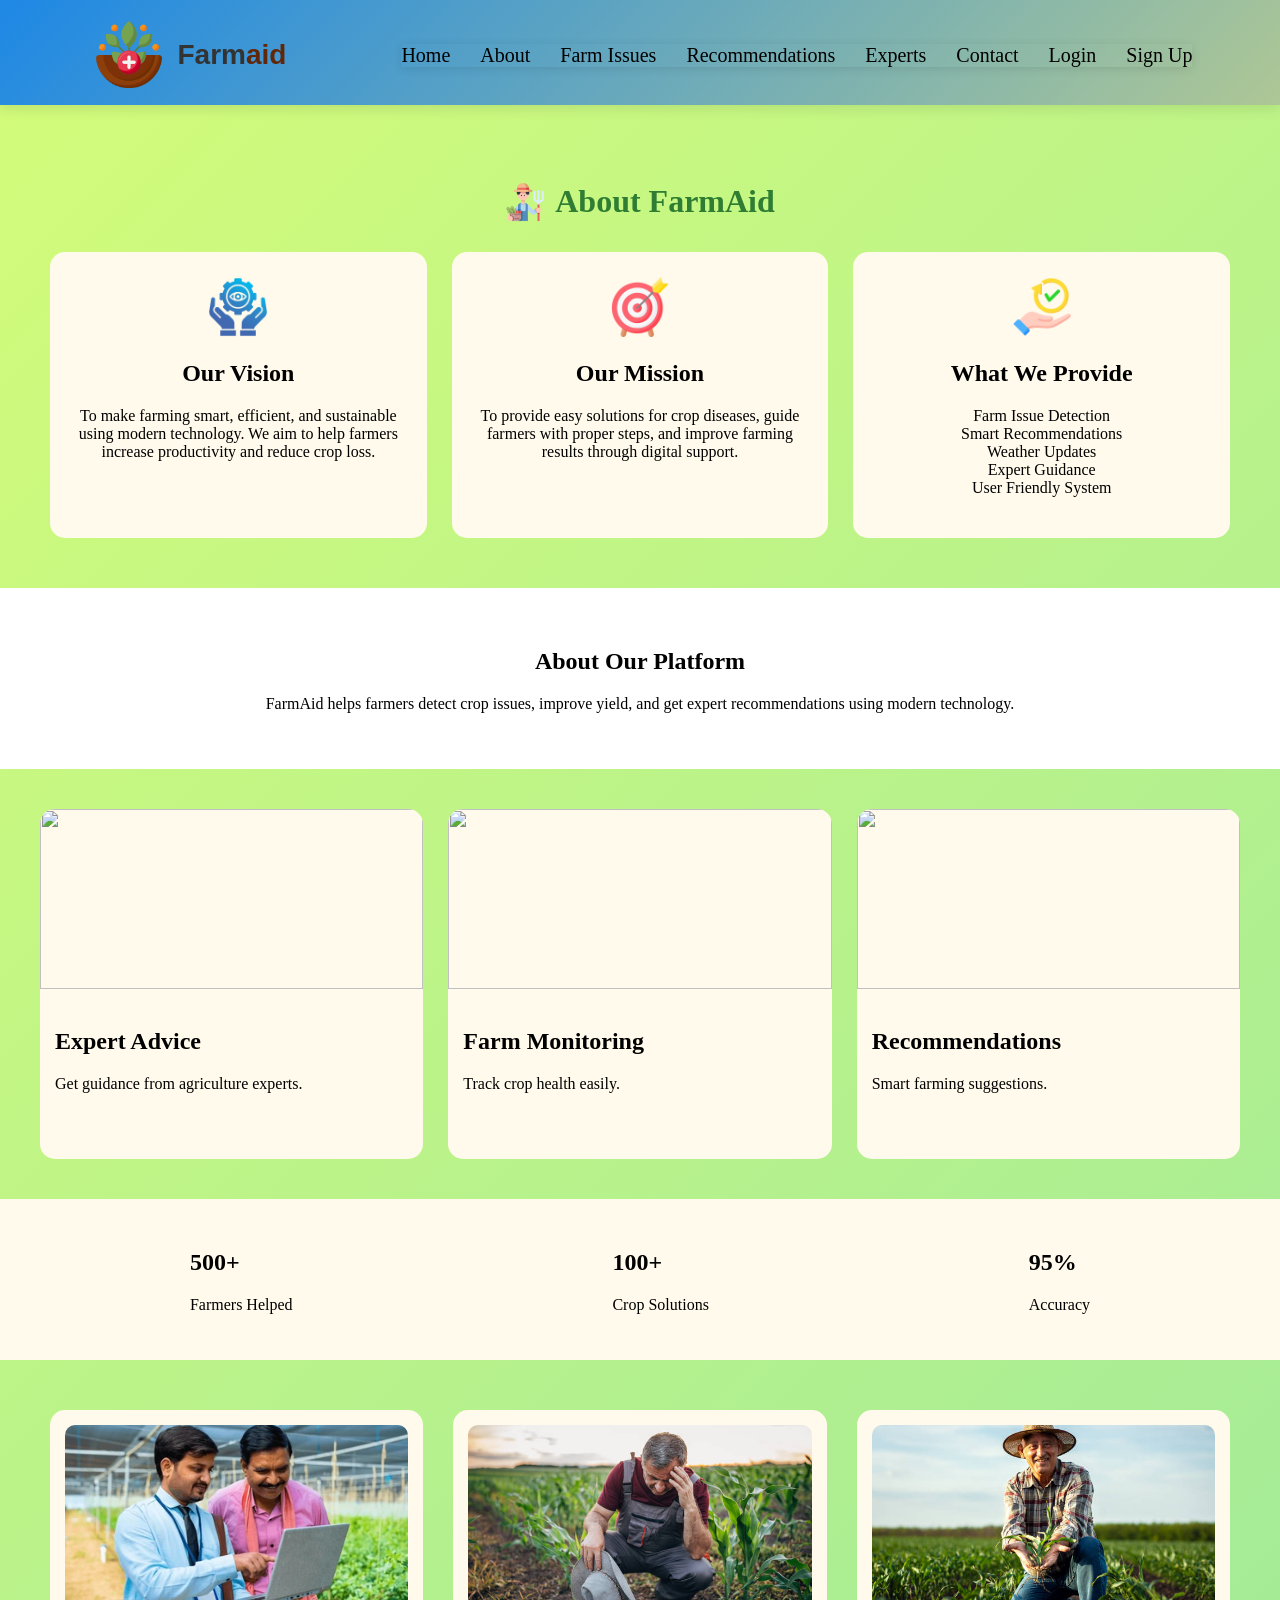
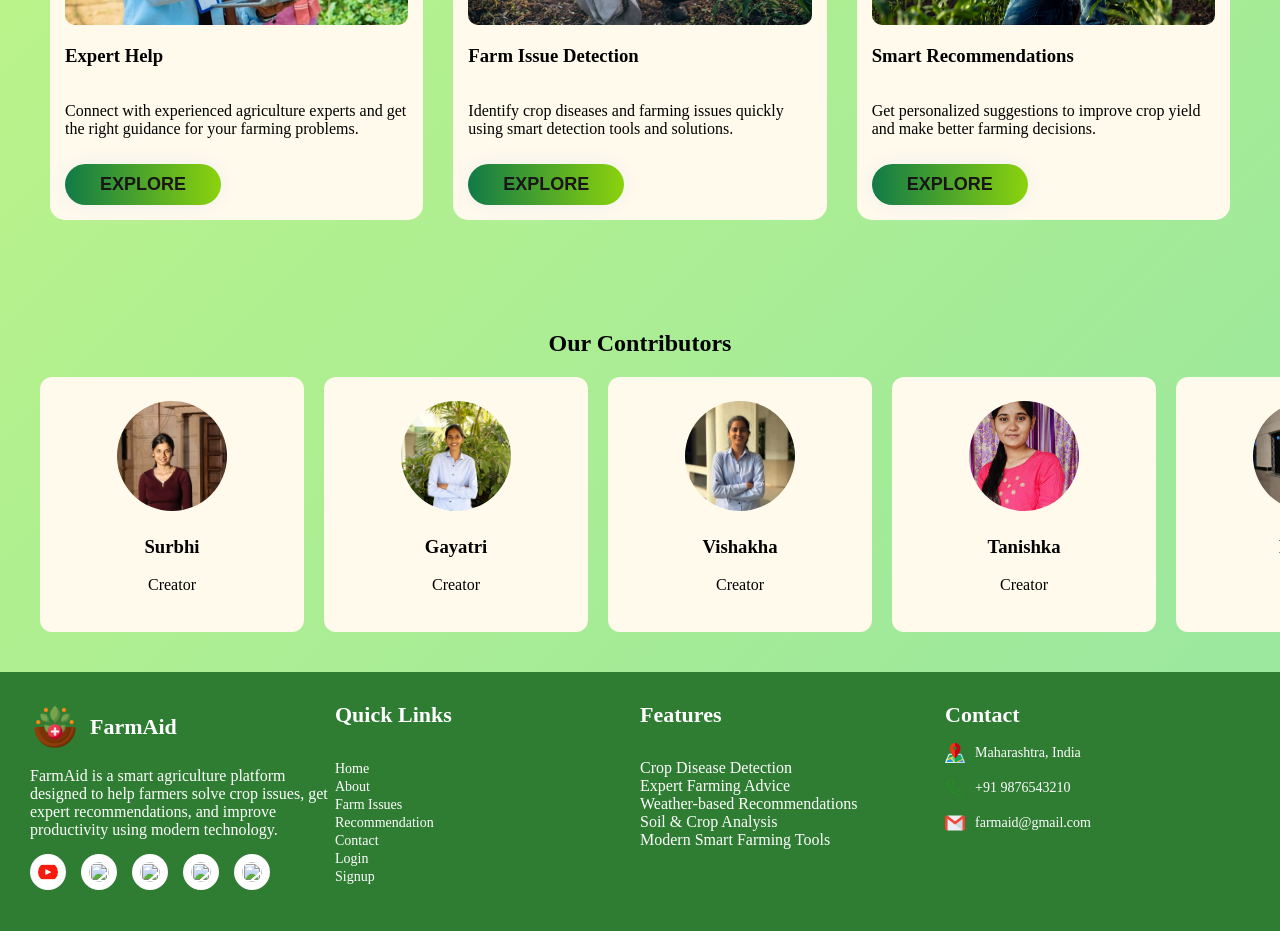
==== commit 656f7052: "resolved conflict in index nd navbar file" ====
--- a/pages/about.html
+++ b/pages/about.html
@@ -22,7 +22,9 @@
             <a href="../pages/recommendation.html" class="menu">Recommendations</a>
             <a href="../pages/expert.html" class="menu">Experts</a>
             <a href="../pages/contact.html" class="menu">Contact</a>
-            <a href="./contact.html" class="menu"><span class="lgin">Login</span></a>
+            <a href="../pages/login.html" class="menu">Login</a>
+            <a href="../pages/sign-up.html" class="menu">Sign Up</a>
+     
         </div>
     </div>
     <section class="vision-mission">
@@ -187,37 +189,50 @@
 
         </div>
     </section>
+
+
+
+
+        
+        
+
+        
+    
     <!-- FOOTER START -->
 <div class="footer-container">
 
     <!-- SECTION 1 -->
     <div class="footer-section-1">
         <div class="logo-container">
-            <img src="../images/logo-icon.png" alt="logo" height="50px">
+            <img src="./../images/logo-icon.png" alt="logo" height="50px">
             <b class="project-name">FarmAid</b>
         </div>
 
         <span>
             FarmAid is a smart agriculture platform designed to help farmers solve crop issues,
-            get expert recommendations, and improve  modern technology.
+            get expert recommendations, and improve productivity using modern technology.
         </span>
 
         <div class="social-icon-container">
 
             <a href="#" target="_blank">
-                <img src="../images/youtube.png" class="social-icon">
-            </a>
-
-            <a href="#" target="_blank">
-                <img src="../images/instagram.png" class="social-icon">
-            </a>
-
-            <a href="#" target="_blank">
-                <img src="../images/twitter.png" class="social-icon">
-            </a>
-
-            <a href="#" target="_blank">
-                <img src="../images/whatsapp.png" class="social-icon">
+                <img src="./../images/youtube.png" class="social-icon">
+            </a>
+
+            <a href="#" target="_blank">
+                <img src="./images/github.png" class="social-icon">
+            </a>
+
+            <a href="#" target="_blank">
+                <img src="./images/instagram.png" class="social-icon">
+            </a>
+
+            <a href="#" target="_blank">
+                <img src="./images/twitter.png" class="social-icon">
+            </a>
+
+            <a href="#" target="_blank">
+                <img src="./images/whatsapp.png" class="social-icon">
             </a>
 
         </div>
@@ -228,13 +243,13 @@
         <b class="project-name">Quick Links</b>
 
         <ul>
-            <li><a href="../index.html" class="menu-subitem">Home</a></li>
-            <li><a href="../pages/about.html" class="menu-subitem">About</a></li>
-            <li><a href="../pages/farmissue.html" class="menu-subitem">Farm Issues</a></li>
-            <li><a href="../pages/recommendation.html" class="menu-subitem">Recommendation</a></li>
-            <li><a href="../pages/contact.html" class="menu-subitem">Contact</a></li>
-            <li><a href="../pages/login.html" class="menu-subitem">Login</a></li>
-            <li><a href="../pages/signup.html" class="menu-subitem">Signup</a></li>
+            <li><a href="./index.html" class="menu-subitem">Home</a></li>
+            <li><a href="./pages/about.html" class="menu-subitem">About</a></li>
+            <li><a href="./pages/farmissue.html" class="menu-subitem">Farm Issues</a></li>
+            <li><a href="./pages/recommendation.html" class="menu-subitem">Recommendation</a></li>
+            <li><a href="./pages/contact.html" class="menu-subitem">Contact</a></li>
+            <li><a href="./pages/login.html" class="menu-subitem">Login</a></li>
+            <li><a href="./pages/signup.html" class="menu-subitem">Signup</a></li>
         </ul>
     </div>
 
@@ -256,21 +271,21 @@
         <b class="project-name">Contact</b>
 
         <div class="contact-item">
-            <img src="../images/map.png" height="20px">
+            <img src="./../images/map.png" height="20px">
             <a href="#" class="menu-subitem">
                 Maharashtra, India
             </a>
         </div>
 
         <div class="contact-item">
-            <img src="../images/call.png" height="20px">
+            <img src="./../images/call.png" height="20px">
             <a href="tel:+919876543210" class="menu-subitem">
                 +91 9876543210
             </a>
         </div>
 
         <div class="contact-item">
-            <img src="../images/gmail.png" height="20px">
+            <img src="./../images/gmail.png" height="20px">
             <a href="mailto:farmaid@gmail.com" class="menu-subitem">
                 farmaid@gmail.com
             </a>
@@ -279,8 +294,6 @@
     </div>
 
 </div>
-<!-- FOOTER END -->
-
 </body>
 
 </html>
--- a/css/navbar.css
+++ b/css/navbar.css
@@ -1,64 +1,148 @@
-.main-container {
-    display: flex;
-    flex-direction: row;
-    justify-content: space-around;
-    align-items: center;
-    background: linear-gradient(135deg, #1E88E5 0%, #aec795 100%);
-    box-shadow: 0 4px 12px rgba(23, 19, 19, 0.1);
+.main-container{
+display: flex;
+flex-direction: row;
+justify-content: space-around;
+align-items: center;
+background:linear-gradient(135deg, #1E88E5 0%,#aec795 100%);
+box-shadow: 0 4px 12px rgba(23, 19, 19, 0.1);
 
-    margin-top: 5px;
-
+margin-top: 0;
+position: sticky;
+top: 0;
+z-index: 1000;
+padding-bottom:10px ;
+height: auto;
 
 
 }
-
-.lmg-contanair {
+.lmg-contanair{
     display: flex;
     flex-direction: row;
     align-items: center;
+    padding-left: 2px;
+   
+}
+
+
+.main-logo-img{
+
+    height: 80px;
+     width: 80px;
+
+}
+.nav-menu{
+    display: flex;
+    flex-direction: row;
+    gap: 30px;
+    
+    box-shadow: 0  2px 10px rgba(0,0,0,0.1);
+
+
+}
+.menu:hover{
+    background-color:  rgb(196, 149, 56);
+   border-radius: 20px;
+    padding: 5px;
+    transition: 0.3s;
+    letter-spacing: -0.5px;
+    
 
 }
 
-
-.main-logo-img {
-
-    height: 80px;
-    width: 80px;
-
-}
-
-.nav-menu {
-    display: flex;
-    flex-direction: row;
-    gap: 30px;
-
-}
-
-.farm {
-
+.farm{
+    
     font-weight: 600;
     font-size: 28px;
-    font-family: 'poppins', sans-serif;
+    font-family:'poppins',sans-serif;
     color: #333;
 }
-
-.aid {
+.aid{
     font-size: 28px;
-    color: rgb(98, 38, 8);
+    color:rgb(98, 38, 8);
     font-weight: 600;
-    font-family: 'poppins', sans-serif;
+    font-family:'poppins',sans-serif;
 }
-
-.menu {
+.menu{
     text-decoration: none;
     font-size: 20px;
     color: black;
-    font-weight: 1000;
+    
+    
 }
-
-.lgin {
+.lgin{
     background-color: rgb(196, 149, 56);
     border-radius: 30px;
     padding: 8px;
+    
+}
 
-}+@media (max-width: 992px) {
+
+    .main-container{
+        flex-direction: column;
+        padding: 10px;
+        gap: 10px;
+    }
+
+    .main-logo-img{
+        height: 60px;
+        width: 60px;
+    }
+
+    .farm, .aid{
+        font-size: 24px;
+    }
+
+    .nav-menu{
+        flex-wrap: wrap;
+        justify-content: center;
+        gap: 15px;
+    }
+
+    .menu{
+        font-size: 18px;
+    }
+}
+
+
+@media (max-width: 576px) {
+
+    .main-container{
+        flex-direction: column;
+        text-align: center;
+    }
+
+    .lmg-contanair{
+        justify-content: center;
+    }
+
+    .main-logo-img{
+        height: 50px;
+        width: 50px;
+    }
+
+    .farm, .aid{
+        font-size: 20px;
+    }
+
+    .nav-menu{
+        flex-direction: column;
+        align-items: center;
+        gap: 10px;
+        width: 100%;
+    }
+
+    .menu{
+        font-size: 16px;
+        width: 100%;
+        padding: 8px;
+    }
+
+    .menu:hover{
+        width: 80%;
+    }
+
+    .lgin{
+        padding: 6px 12px;
+    }
+}
--- a/css/footer.css
+++ b/css/footer.css
@@ -1,13 +1,13 @@
-
+/* FOOTER */
 .footer-container {
     display: flex;
     justify-content: space-around;
     padding: 30px;
-    background-color: #333;
+    background-color: #2e7d32;
     color: white;
 }
 
-
+/* SECTIONS */
 .footer-section-1,
 .footer-section-2,
 .footer-section-3,
@@ -17,6 +17,8 @@
     gap: 15px;
     width: 25%;
 }
+
+/* LOGO */
 .logo-container {
     display: flex;
     align-items: center;
@@ -27,7 +29,7 @@
     font-size: 22px;
 }
 
-
+/* SOCIAL ICONS */
 .social-icon-container {
     display: flex;
     gap: 15px;
@@ -42,23 +44,26 @@
     cursor: pointer;
 }
 
-
+/* LINKS */
 .menu-subitem {
     text-decoration: none;
     color: white;
     font-size: 14px;
 }
 
+ul {
+    list-style: none;
+    padding: 0;
+}
 
-
-
+/* CONTACT */
 .contact-item {
     display: flex;
     align-items: center;
     gap: 10px;
 }
 
-
+/* RESPONSIVE */
 @media (max-width: 768px) {
 
     .footer-container {
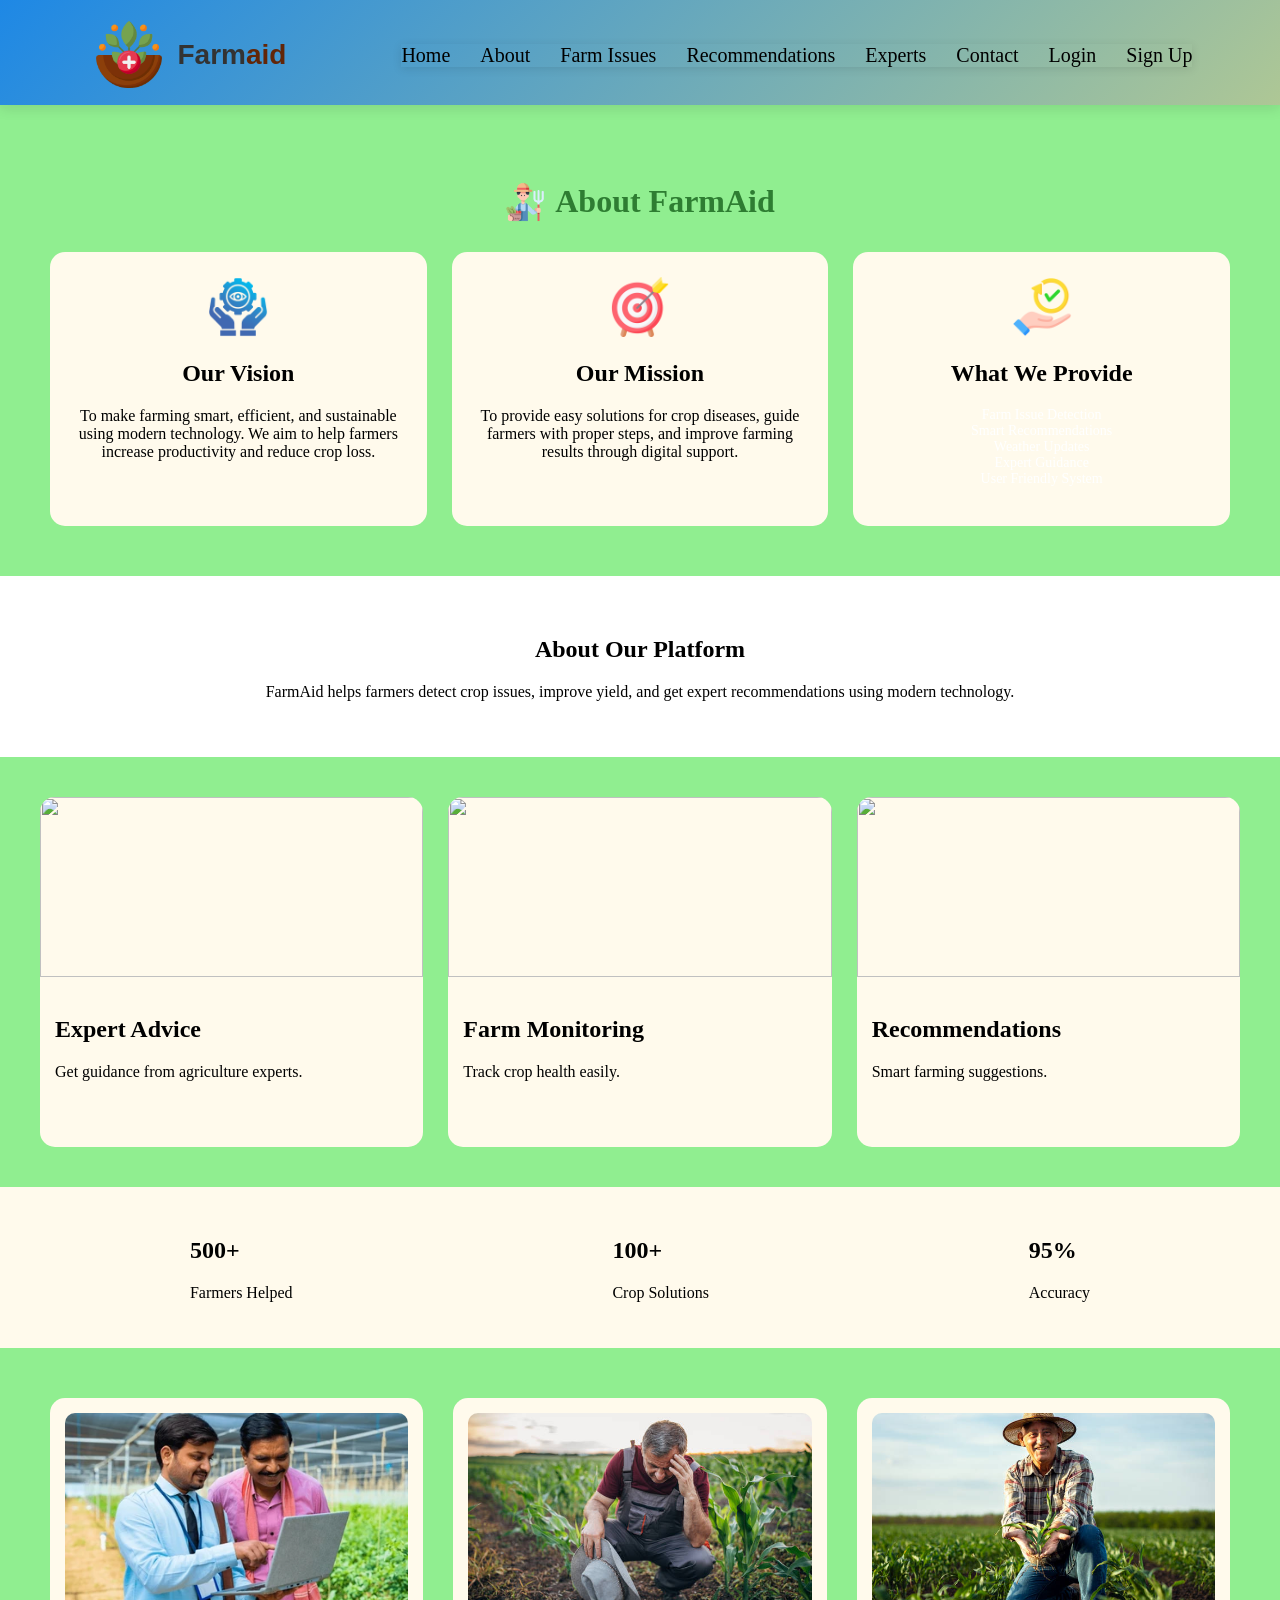
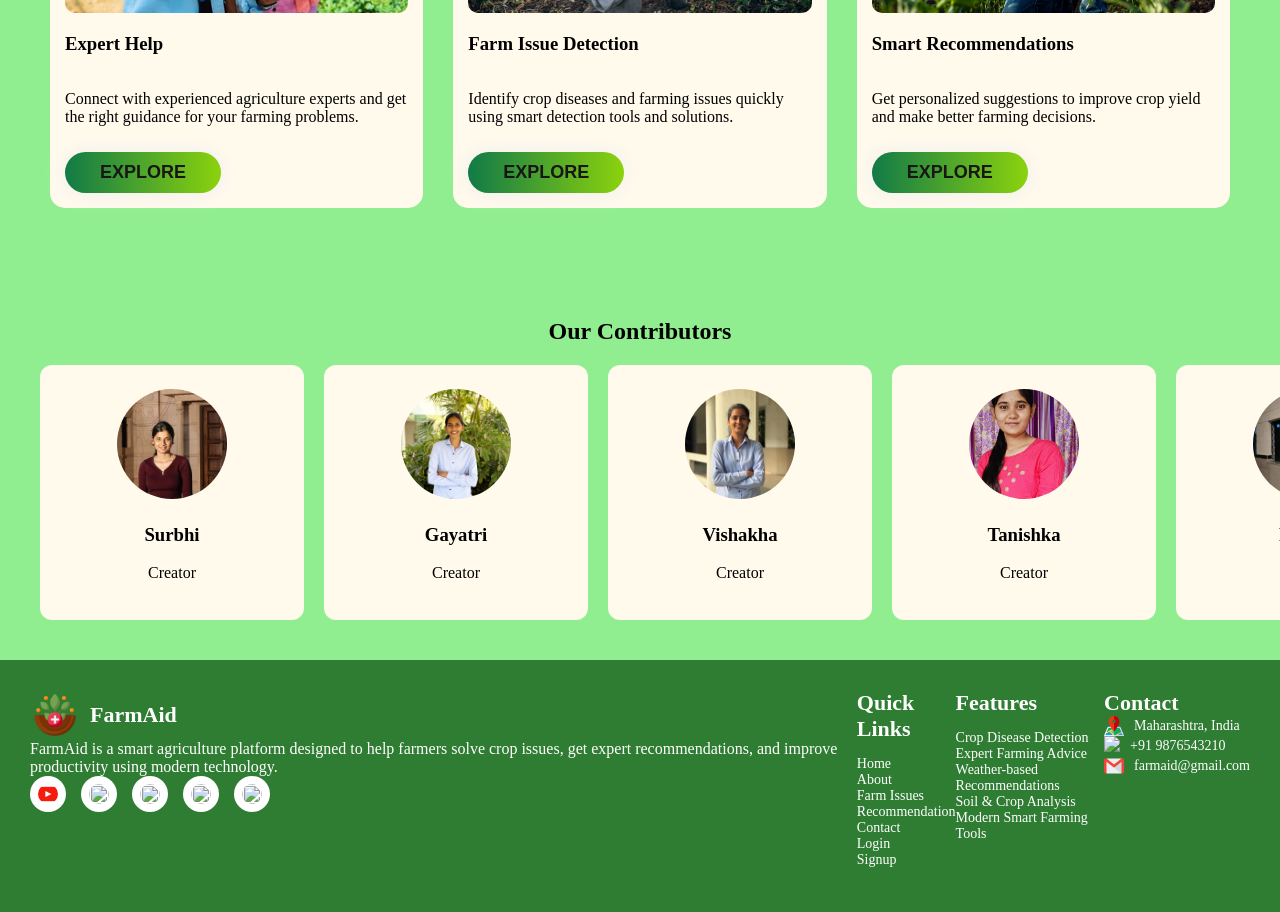
==== commit b01f0eec: "Merge branch 'main' into main" ====
--- a/pages/about.html
+++ b/pages/about.html
@@ -22,8 +22,8 @@
             <a href="../pages/recommendation.html" class="menu">Recommendations</a>
             <a href="../pages/expert.html" class="menu">Experts</a>
             <a href="../pages/contact.html" class="menu">Contact</a>
-            <a href="../pages/login.html" class="menu">Login</a>
-            <a href="../pages/sign-up.html" class="menu">Sign Up</a>
+            <a href="./../pages/login.html" class="menu">Login</a>
+            <a href="./../pages/singup.html" class="menu">Sign Up</a>
      
         </div>
     </div>
--- a/css/About.css
+++ b/css/About.css
@@ -1,7 +1,7 @@
 body {
     margin: 0;
     font-family: 'Segoe UI';
-    background:linear-gradient(135deg,#d4fc79,#96e6a1);
+    background:lightgreen;
 }
 .main-container {
     display: flex;
--- a/css/navbar.css
+++ b/css/navbar.css
@@ -76,6 +76,38 @@
     
 }
 
+@media (max-width: 768px) {
+    .main-container {
+        flex-wrap: wrap;
+        padding: 10px 20px;
+    }
+
+    .hamburger {
+        display: block;
+        font-size: 24px;
+        padding-right: 80px;
+    }
+
+    .nav-menu {
+        display: none ;
+        flex-direction: column;
+        text-align: center;
+        gap: 10px;
+    }
+
+    .menu-toggle:checked~.nav-menu {
+        display: flex;
+    }
+
+    .menu-toggle:checked~.hamburger {
+        content: "x";
+    }
+
+    .menu {
+        font-size: 18px;
+    }
+}
+
 @media (max-width: 992px) {
 
     .main-container{
--- a/css/footer.css
+++ b/css/footer.css
@@ -1,16 +1,25 @@
 /* FOOTER */
 .footer-container {
+  
+display: flex;
+justify-content: space-around;
+padding: 30px;
+background-color: #2e7d32;
+color: white;
     display: flex;
     justify-content: space-around;
     padding: 30px;
     background-color: #2e7d32;
     color: white;
+
 }
 
 /* SECTIONS */
 .footer-section-1,
 .footer-section-2,
 .footer-section-3,
+gap: 15px;
+width: 25%;
 .footer-section-4 {
     display: flex;
     flex-direction: column;
@@ -20,6 +29,9 @@
 
 /* LOGO */
 .logo-container {
+display: flex;
+align-items: center;
+font-size: 22px;
     display: flex;
     align-items: center;
     gap: 10px;
@@ -31,6 +43,10 @@
 
 /* SOCIAL ICONS */
 .social-icon-container {
+
+display: flex;
+gap: 15px;
+cursor: pointer;
     display: flex;
     gap: 15px;
 }
@@ -46,6 +62,15 @@
 
 /* LINKS */
 .menu-subitem {
+
+text-decoration: none;
+color: white;
+font-size: 14px;
+}
+
+ul {
+list-style: none;
+padding: 0;
     text-decoration: none;
     color: white;
     font-size: 14px;
@@ -58,6 +83,11 @@
 
 /* CONTACT */
 .contact-item {
+
+display: flex;
+align-items: center;
+gap: 10px;
+
     display: flex;
     align-items: center;
     gap: 10px;
@@ -66,6 +96,8 @@
 /* RESPONSIVE */
 @media (max-width: 768px) {
 
+
+.footer-container {
     .footer-container {
         flex-direction: column;
         gap: 25px;
@@ -87,4 +119,5 @@
     .contact-item {
         justify-content: center;
     }
-}+}
+
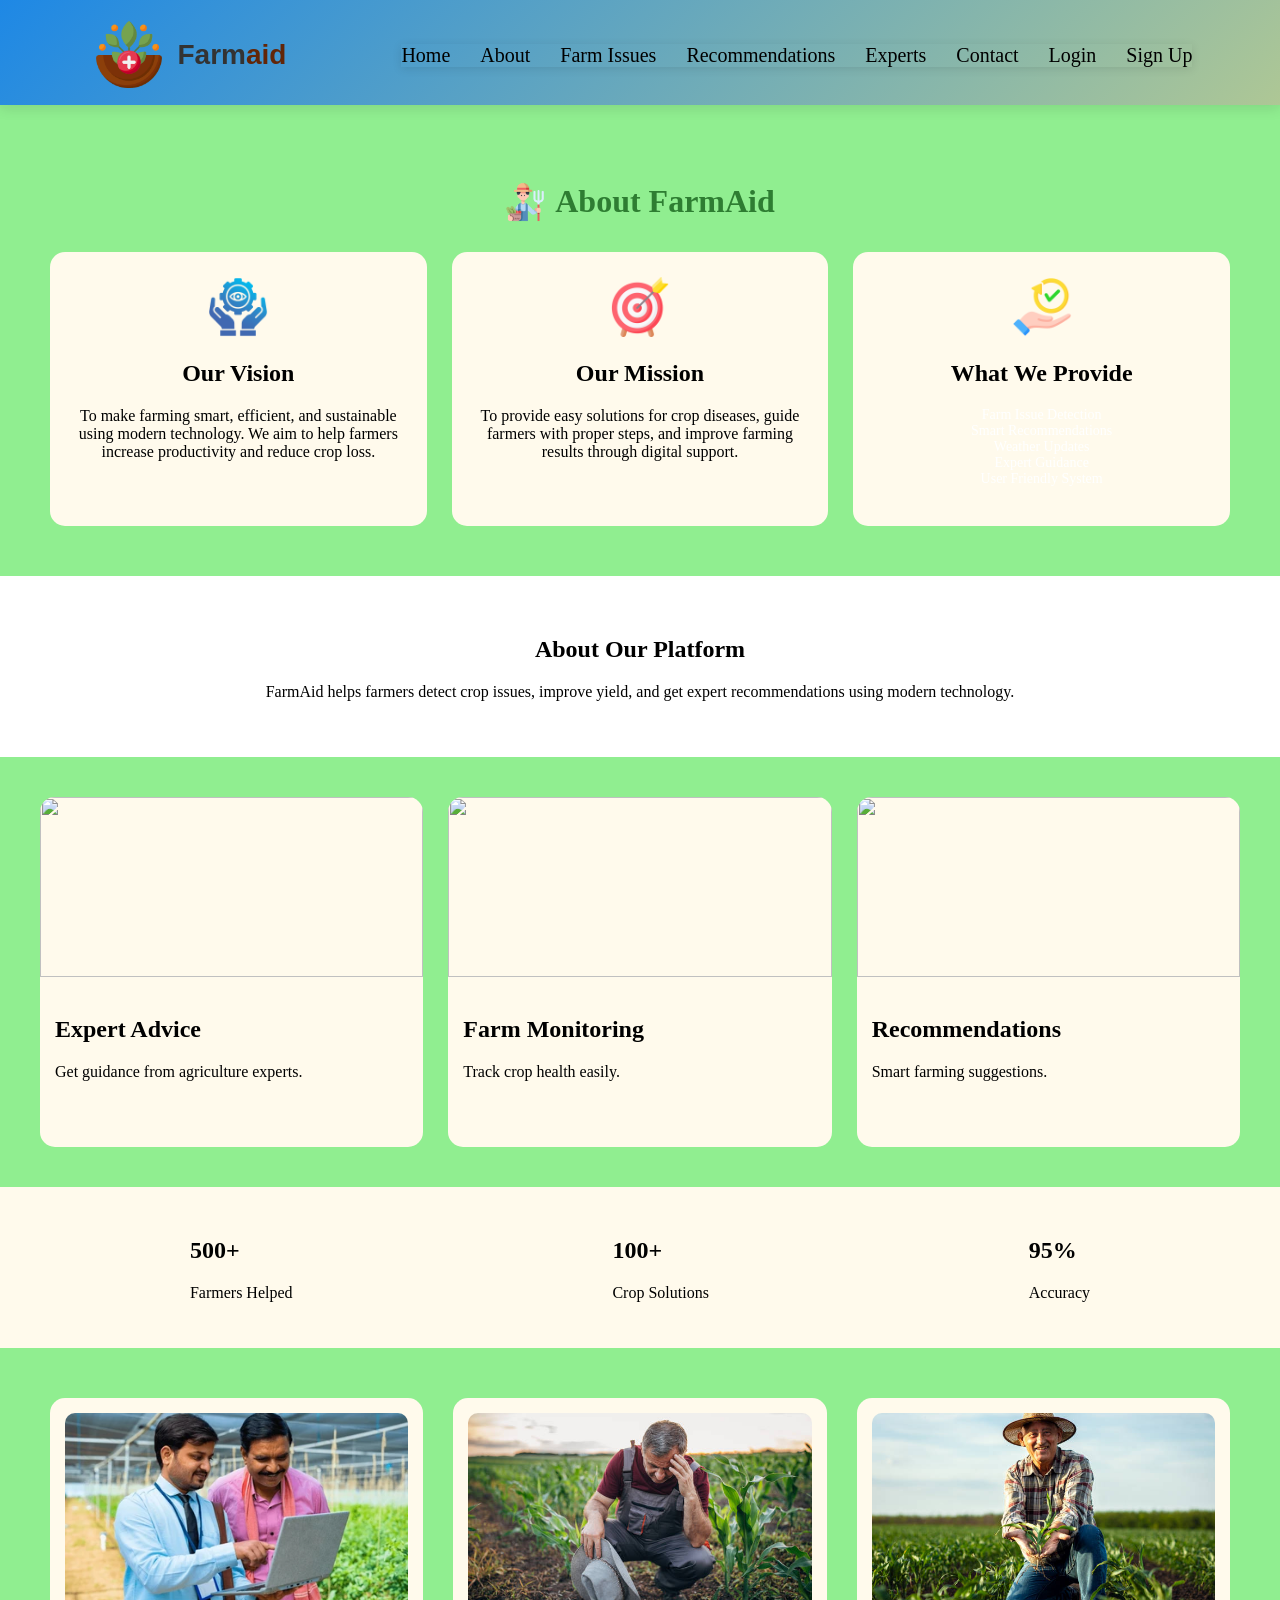
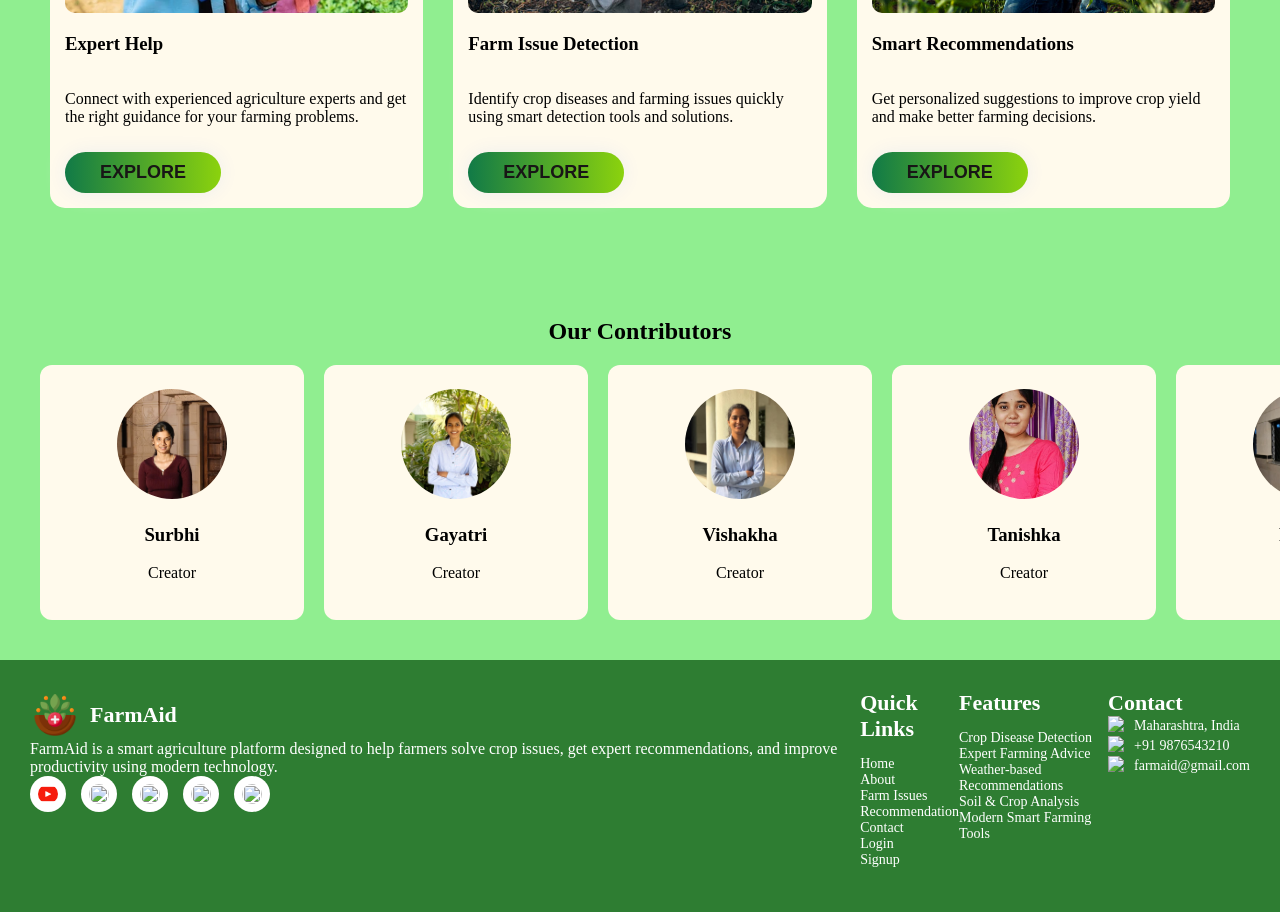
==== commit db088f12: "added login/singup in navbar" ====
--- a/pages/about.html
+++ b/pages/about.html
@@ -22,8 +22,8 @@
             <a href="../pages/recommendation.html" class="menu">Recommendations</a>
             <a href="../pages/expert.html" class="menu">Experts</a>
             <a href="../pages/contact.html" class="menu">Contact</a>
-            <a href="./../pages/login.html" class="menu">Login</a>
-            <a href="./../pages/singup.html" class="menu">Sign Up</a>
+            <a href="../pages/login.html" class="menu">Login</a>
+            <a href="../pages/sign-up.html" class="menu">Sign Up</a>
      
         </div>
     </div>
@@ -271,21 +271,21 @@
         <b class="project-name">Contact</b>
 
         <div class="contact-item">
-            <img src="./../images/map.png" height="20px">
+            <img src="./images/map.png" height="20px">
             <a href="#" class="menu-subitem">
                 Maharashtra, India
             </a>
         </div>
 
         <div class="contact-item">
-            <img src="./../images/call.png" height="20px">
+            <img src="./images/phone.png" height="20px">
             <a href="tel:+919876543210" class="menu-subitem">
                 +91 9876543210
             </a>
         </div>
 
         <div class="contact-item">
-            <img src="./../images/gmail.png" height="20px">
+            <img src="./images/gmail.png" height="20px">
             <a href="mailto:farmaid@gmail.com" class="menu-subitem">
                 farmaid@gmail.com
             </a>
